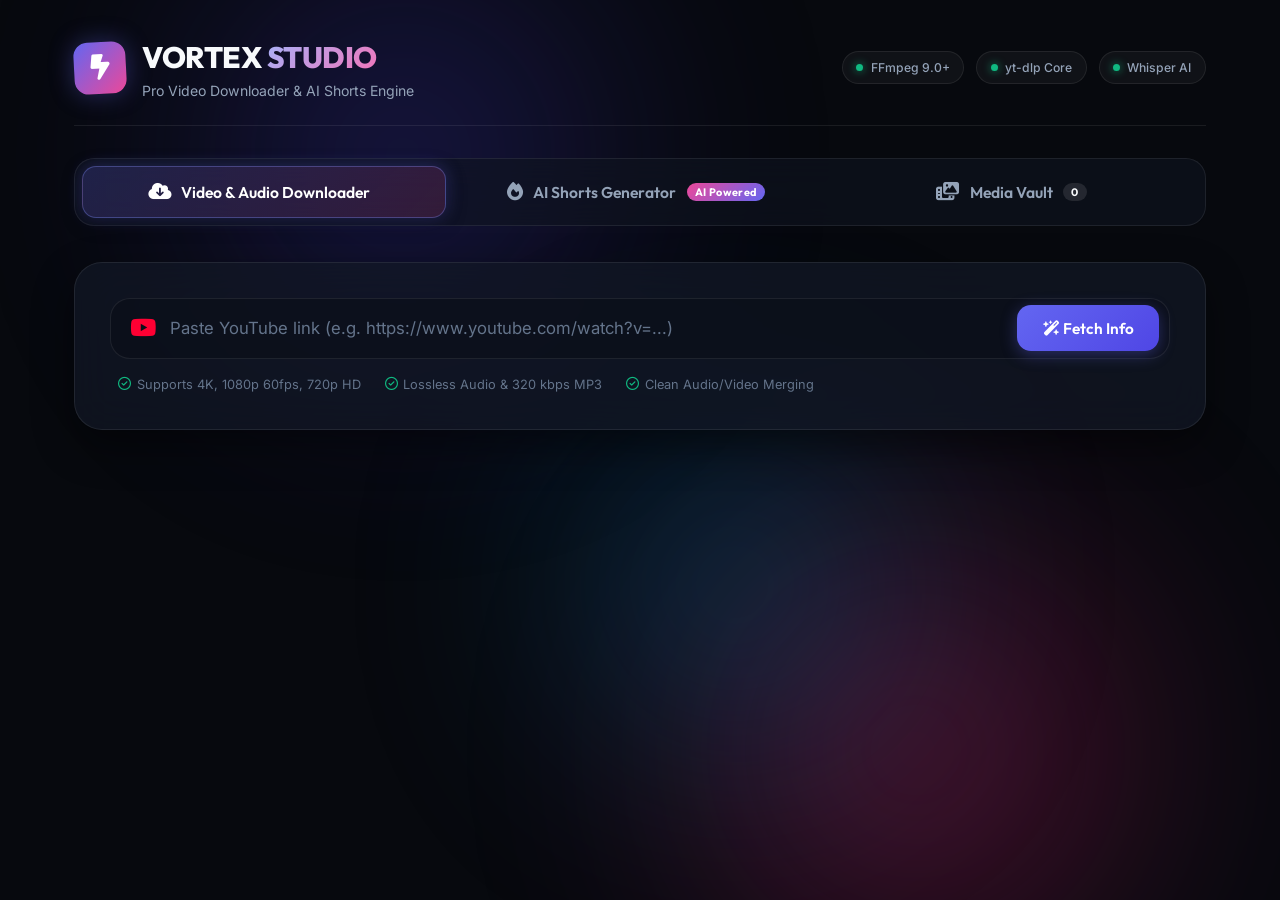
==== public/index.html @ 1319ee52 "fix(vercel): add public directory for edge CDN and safe storage detection" ====
<!DOCTYPE html>
<html lang="en">
<head>
  <meta charset="UTF-8">
  <meta name="viewport" content="width=device-width, initial-scale=1.0">
  <title>Vortex Studio | Ultimate Video, Audio & AI Shorts Downloader</title>
  <meta name="description" content="High-speed YouTube video downloader with custom quality resolutions, audio extraction, and AI-powered viral Shorts generator with animated subtitles.">
  <link rel="preconnect" href="https://fonts.googleapis.com">
  <link rel="preconnect" href="https://fonts.gstatic.com" crossorigin>
  <link href="https://fonts.googleapis.com/css2?family=Inter:wght@300;400;500;600;700&family=Outfit:wght@400;500;600;700;800;900&family=JetBrains+Mono:wght@400;500;600&display=swap" rel="stylesheet">
  <link rel="stylesheet" href="https://cdnjs.cloudflare.com/ajax/libs/font-awesome/6.5.1/css/all.min.css">
  <link rel="stylesheet" href="style.css">
</head>
<body>
  <!-- Ambient Glow Backgrounds -->
  <div class="ambient-glow glow-1"></div>
  <div class="ambient-glow glow-2"></div>
  <div class="ambient-glow glow-3"></div>

  <div class="app-container">
    <!-- Header -->
    <header class="app-header">
      <div class="brand-section">
        <div class="brand-logo">
          <i class="fa-solid fa-bolt-lightning"></i>
        </div>
        <div class="brand-text">
          <h1>VORTEX <span>STUDIO</span></h1>
          <p>Pro Video Downloader & AI Shorts Engine</p>
        </div>
      </div>

      <!-- System Status Pills -->
      <div class="system-status">
        <div class="status-pill"><span class="dot active"></span> FFmpeg 9.0+</div>
        <div class="status-pill"><span class="dot active"></span> yt-dlp Core</div>
        <div class="status-pill"><span class="dot active"></span> Whisper AI</div>
      </div>
    </header>

    <!-- Navigation Tabs -->
    <nav class="tabs-nav" role="tablist">
      <button class="tab-btn active" id="tab-btn-downloader" data-tab="tab-downloader">
        <i class="fa-solid fa-cloud-arrow-down"></i>
        <span>Video & Audio Downloader</span>
        <div class="active-indicator"></div>
      </button>
      <button class="tab-btn" id="tab-btn-shorts" data-tab="tab-shorts">
        <i class="fa-solid fa-fire"></i>
        <span>AI Shorts Generator</span>
        <span class="badge-pill">AI Powered</span>
        <div class="active-indicator"></div>
      </button>
      <button class="tab-btn" id="tab-btn-library" data-tab="tab-library">
        <i class="fa-solid fa-photo-film"></i>
        <span>Media Vault</span>
        <span class="badge-pill count-badge" id="vault-count">0</span>
        <div class="active-indicator"></div>
      </button>
    </nav>

    <!-- TAB 1: VIDEO & AUDIO DOWNLOADER -->
    <main class="tab-content active" id="tab-downloader">
      <!-- Search & Input Card -->
      <section class="glass-card search-card">
        <div class="input-group">
          <span class="input-icon"><i class="fa-brands fa-youtube"></i></span>
          <input type="text" id="video-url-input" placeholder="Paste YouTube link (e.g. https://www.youtube.com/watch?v=...)" autocomplete="off">
          <button class="btn-clear" id="btn-clear-url" title="Clear input"><i class="fa-solid fa-xmark"></i></button>
          <button class="btn-primary" id="btn-inspect-url">
            <span class="btn-text"><i class="fa-solid fa-wand-magic-sparkles"></i> Fetch Info</span>
            <div class="btn-spinner" id="inspect-spinner"></div>
          </button>
        </div>
        <div class="input-hints">
          <span><i class="fa-regular fa-circle-check"></i> Supports 4K, 1080p 60fps, 720p HD</span>
          <span><i class="fa-regular fa-circle-check"></i> Lossless Audio & 320 kbps MP3</span>
          <span><i class="fa-regular fa-circle-check"></i> Clean Audio/Video Merging</span>
        </div>
      </section>

      <!-- Video Details & Quality Selection Card -->
      <section class="glass-card details-card hidden" id="video-details-card">
        <div class="video-preview-header">
          <div class="thumbnail-wrapper">
            <img id="meta-thumb" src="" alt="Thumbnail">
            <span class="duration-badge" id="meta-duration">00:00</span>
          </div>
          <div class="meta-content">
            <h2 id="meta-title">Video Title</h2>
            <div class="meta-tags">
              <span class="meta-pill"><i class="fa-solid fa-user-circle"></i> <span id="meta-uploader">Channel</span></span>
              <span class="meta-pill"><i class="fa-solid fa-eye"></i> <span id="meta-views">0 views</span></span>
            </div>
            <p id="meta-desc" class="meta-description">Description text...</p>
          </div>
        </div>

        <!-- Mode Toggle Switcher -->
        <div class="mode-switcher-container">
          <div class="mode-toggle">
            <button class="mode-btn active" id="mode-video-btn" data-mode="video">
              <i class="fa-solid fa-video"></i> Video Download (With Quality Options)
            </button>
            <button class="mode-btn" id="mode-audio-btn" data-mode="audio">
              <i class="fa-solid fa-music"></i> Audio Only (Lossless / MP3)
            </button>
          </div>
        </div>

        <!-- VIDEO OPTIONS SECTION -->
        <div class="options-panel" id="video-options-panel">
          <div class="panel-section-title">
            <i class="fa-solid fa-sliders"></i> Select Video Quality & Format
          </div>
          <div class="resolutions-grid" id="resolutions-container">
            <!-- Dynamic resolution chips loaded here -->
          </div>

          <div class="format-select-row">
            <label class="control-label"><i class="fa-solid fa-file-video"></i> Container Format:</label>
            <div class="chip-group" id="video-formats">
              <button class="chip active" data-val="mp4">MP4 (Recommended)</button>
              <button class="chip" data-val="mkv">MKV (High Compatibility)</button>
              <button class="chip" data-val="webm">WebM</button>
            </div>
          </div>
        </div>

        <!-- AUDIO OPTIONS SECTION -->
        <div class="options-panel hidden" id="audio-options-panel">
          <div class="panel-section-title">
            <i class="fa-solid fa-headphones-simple"></i> Select Audio Format & Bitrate
          </div>
          <div class="audio-formats-grid">
            <div class="format-select-row">
              <label class="control-label"><i class="fa-solid fa-compact-disc"></i> Audio Format:</label>
              <div class="chip-group" id="audio-formats">
                <button class="chip active" data-val="mp3">MP3</button>
                <button class="chip" data-val="m4a">M4A (Apple AAC)</button>
                <button class="chip" data-val="wav">WAV (Studio Master)</button>
                <button class="chip" data-val="flac">FLAC (Audiophile Lossless)</button>
                <button class="chip" data-val="opus">OPUS (Modern Efficient)</button>
              </div>
            </div>

            <div class="format-select-row" id="audio-bitrate-row">
              <label class="control-label"><i class="fa-solid fa-wave-square"></i> Audio Quality / Bitrate:</label>
              <div class="chip-group" id="audio-bitrates">
                <button class="chip active" data-val="320k">320 kbps (High Quality)</button>
                <button class="chip" data-val="256k">256 kbps (Premium)</button>
                <button class="chip" data-val="192k">192 kbps (Standard)</button>
                <button class="chip" data-val="128k">128 kbps (Lightweight)</button>
              </div>
            </div>
          </div>
        </div>

        <!-- Action Button -->
        <div class="action-footer">
          <button class="btn-download-action" id="btn-start-download">
            <i class="fa-solid fa-cloud-arrow-down"></i>
            <span id="btn-download-label">Download 1080p Video</span>
          </button>
        </div>

        <!-- Download Progress Container -->
        <div class="progress-container hidden" id="download-progress-container">
          <div class="progress-header">
            <div class="progress-status-badge" id="dl-status-badge">
              <span class="pulse-ring"></span>
              <span id="dl-status-text">Downloading...</span>
            </div>
            <div class="progress-metrics">
              <span id="dl-speed">- MB/s</span>
              <span class="sep">•</span>
              <span id="dl-eta">ETA: -</span>
              <span class="sep">•</span>
              <span id="dl-size">0 / 0 MB</span>
            </div>
          </div>
          <div class="progress-track">
            <div class="progress-fill" id="dl-progress-bar" style="width: 0%;">
              <div class="progress-shimmer"></div>
            </div>
          </div>
        </div>

        <!-- Completion & Playback Box -->
        <div class="completion-card hidden" id="download-complete-card">
          <div class="completion-banner">
            <i class="fa-solid fa-circle-check"></i>
            <div>
              <h3>Download Ready!</h3>
              <p id="dl-result-title">Title</p>
            </div>
          </div>
          <div class="player-wrapper" id="dl-player-container">
            <!-- Dynamic video/audio player inserted here -->
          </div>
          <div class="completion-actions">
            <a href="#" class="btn-primary" id="btn-save-file" download>
              <i class="fa-solid fa-download"></i> Save File To Disk
            </a>
            <button class="btn-secondary" id="btn-download-another">
              <i class="fa-solid fa-arrow-rotate-left"></i> Download Another
            </button>
          </div>
        </div>
      </section>
    </main>

    <!-- TAB 2: AI SHORTS GENERATOR -->
    <main class="tab-content" id="tab-shorts">
      <section class="glass-card shorts-config-card">
        <div class="section-badge"><i class="fa-solid fa-wand-magic-sparkles"></i> AI Viral Shorts Creator</div>
        <h2>Turn Long YouTube Videos into <span>Viral 9:16 Shorts</span></h2>
        <p class="subtitle">Whisper transcript extraction + AI viral hook detection + vertical video cropping + animated subtitles + hashtags generation.</p>

        <div class="shorts-input-form">
          <div class="input-group">
            <span class="input-icon"><i class="fa-brands fa-youtube"></i></span>
            <input type="text" id="shorts-url-input" placeholder="Paste YouTube Video URL (e.g. podcast, lecture, documentary, commentary)">
          </div>

          <div class="shorts-params-grid">
            <div class="param-box">
              <label><i class="fa-solid fa-layer-group"></i> Number of Viral Clips:</label>
              <div class="chip-group" id="shorts-num-clips">
                <button class="chip" data-val="1">1 Short</button>
                <button class="chip" data-val="2">2 Shorts</button>
                <button class="chip active" data-val="3">3 Shorts</button>
                <button class="chip" data-val="5">5 Shorts</button>
              </div>
            </div>

            <div class="param-box">
              <label><i class="fa-solid fa-closed-captioning"></i> Caption Style:</label>
              <div class="chip-group" id="shorts-caption-style">
                <button class="chip active" data-val="neon_yellow">
                  <span class="color-dot yellow"></span> Neon Yellow
                </button>
                <button class="chip" data-val="cyber_cyan">
                  <span class="color-dot cyan"></span> Cyber Cyan
                </button>
                <button class="chip" data-val="classic_white">
                  <span class="color-dot white"></span> Crisp White
                </button>
              </div>
            </div>
          </div>

          <div class="action-footer">
            <button class="btn-primary btn-large" id="btn-generate-shorts">
              <i class="fa-solid fa-fire"></i>
              <span>Generate AI Shorts Pack</span>
            </button>
          </div>
        </div>

        <!-- Step-by-Step AI Pipeline Tracker -->
        <div class="pipeline-tracker-card hidden" id="shorts-pipeline-card">
          <div class="pipeline-header">
            <h3><i class="fa-solid fa-microchip"></i> AI Processing Engine</h3>
            <span class="pipeline-pct" id="shorts-percent-text">0%</span>
          </div>

          <div class="pipeline-steps">
            <div class="step-item" id="step-1">
              <div class="step-icon"><i class="fa-solid fa-download"></i></div>
              <div class="step-info">
                <h4>1. Ingestion</h4>
                <p>Download video source</p>
              </div>
              <div class="step-indicator"></div>
            </div>
            <div class="step-item" id="step-2">
              <div class="step-icon"><i class="fa-solid fa-microphone-lines"></i></div>
              <div class="step-info">
                <h4>2. Speech AI</h4>
                <p>Whisper transcription</p>
              </div>
              <div class="step-indicator"></div>
            </div>
            <div class="step-item" id="step-3">
              <div class="step-icon"><i class="fa-solid fa-brain"></i></div>
              <div class="step-info">
                <h4>3. Viral Analysis</h4>
                <p>Hook & moment scoring</p>
              </div>
              <div class="step-indicator"></div>
            </div>
            <div class="step-item" id="step-4">
              <div class="step-icon"><i class="fa-solid fa-crop-simple"></i></div>
              <div class="step-info">
                <h4>4. Video Studio</h4>
                <p>9:16 vertical + captions</p>
              </div>
              <div class="step-indicator"></div>
            </div>
            <div class="step-item" id="step-5">
              <div class="step-icon"><i class="fa-solid fa-tags"></i></div>
              <div class="step-info">
                <h4>5. SEO & Copy</h4>
                <p>Viral titles & hashtags</p>
              </div>
              <div class="step-indicator"></div>
            </div>
            <div class="step-item" id="step-6">
              <div class="step-icon"><i class="fa-solid fa-file-zipper"></i></div>
              <div class="step-info">
                <h4>6. Package</h4>
                <p>ZIP export & packaging</p>
              </div>
              <div class="step-indicator"></div>
            </div>
          </div>

          <div class="pipeline-current-status">
            <span class="spinner-ring"></span>
            <span id="shorts-current-msg">Initializing pipeline...</span>
          </div>
        </div>

        <!-- Generated Shorts Showcase -->
        <div class="shorts-showcase hidden" id="shorts-showcase-card">
          <div class="showcase-header">
            <div>
              <span class="badge-success"><i class="fa-solid fa-check-circle"></i> Complete</span>
              <h2 id="showcase-title">Viral Title</h2>
            </div>
            <a href="#" class="btn-primary" id="btn-download-zip" download>
              <i class="fa-solid fa-file-zipper"></i> Download All (.ZIP)
            </a>
          </div>

          <div class="hashtags-box">
            <span class="tag-label"><i class="fa-solid fa-hashtag"></i> Generated Hashtags:</span>
            <span class="hashtags-text" id="showcase-hashtags">#shorts #viral</span>
            <button class="btn-copy" id="btn-copy-hashtags" title="Copy hashtags">
              <i class="fa-regular fa-copy"></i> Copy
            </button>
          </div>

          <div class="shorts-grid" id="shorts-clips-grid">
            <!-- Dynamic vertical short video cards -->
          </div>
        </div>
      </section>
    </main>

    <!-- TAB 3: MEDIA VAULT & LIBRARY -->
    <main class="tab-content" id="tab-library">
      <section class="glass-card library-card">
        <div class="library-header">
          <div>
            <h2><i class="fa-solid fa-box-archive"></i> Media Vault</h2>
            <p class="subtitle">Access all your downloaded full videos, audio tracks, and AI Shorts packages.</p>
          </div>
          <button class="btn-secondary" id="btn-refresh-vault">
            <i class="fa-solid fa-arrows-rotate"></i> Refresh
          </button>
        </div>

        <div class="vault-sections">
          <div class="vault-block">
            <h3><i class="fa-solid fa-video"></i> Downloaded Media Files</h3>
            <div class="files-list" id="vault-downloads-list">
              <div class="empty-state">No downloads yet. Download some videos or audio to see them here!</div>
            </div>
          </div>

          <div class="vault-block">
            <h3><i class="fa-solid fa-fire"></i> Generated AI Shorts Collections</h3>
            <div class="shorts-packs-list" id="vault-shorts-list">
              <div class="empty-state">No shorts generated yet. Head over to the AI Shorts Generator tab!</div>
            </div>
          </div>
        </div>
      </section>
    </main>
  </div>

  <!-- Notification Toast -->
  <div class="toast hidden" id="app-toast">
    <i class="toast-icon fa-solid fa-info-circle"></i>
    <span class="toast-message" id="toast-text">Notification</span>
  </div>

  <script src="app.js"></script>
</body>
</html>
---- public/style.css ----
/* ==========================================================================
   VORTEX STUDIO - DESIGN SYSTEM & LUXURY AESTHETICS
   ========================================================================== */

:root {
  --bg-main: #07090e;
  --bg-card: rgba(18, 24, 38, 0.72);
  --bg-card-hover: rgba(26, 34, 54, 0.82);
  --bg-glass-input: rgba(12, 16, 26, 0.65);
  --border-glass: rgba(255, 255, 255, 0.08);
  --border-glass-bright: rgba(255, 255, 255, 0.18);
  
  --primary: #6366f1;
  --primary-light: #818cf8;
  --primary-glow: rgba(99, 102, 241, 0.35);
  
  --accent-cyan: #06b6d4;
  --accent-cyan-glow: rgba(6, 182, 212, 0.35);
  
  --accent-pink: #ec4899;
  --accent-pink-glow: rgba(236, 72, 153, 0.35);
  
  --accent-emerald: #10b981;
  --accent-amber: #f59e0b;
  
  --text-main: #f8fafc;
  --text-muted: #94a3b8;
  --text-dim: #64748b;
  
  --radius-sm: 8px;
  --radius-md: 14px;
  --radius-lg: 20px;
  --radius-xl: 28px;
  
  --transition-fast: 0.18s ease;
  --transition-normal: 0.3s cubic-bezier(0.16, 1, 0.3, 1);
}

* {
  box-sizing: border-box;
  margin: 0;
  padding: 0;
}

body {
  font-family: 'Inter', sans-serif;
  background-color: var(--bg-main);
  color: var(--text-main);
  min-height: 100vh;
  overflow-x: hidden;
  position: relative;
  line-height: 1.5;
}

/* -----------------------------------------
   Ambient Background Glows
   ----------------------------------------- */
.ambient-glow {
  position: fixed;
  border-radius: 50%;
  filter: blur(120px);
  pointer-events: none;
  z-index: 0;
  opacity: 0.45;
  animation: floatAmbient 18s ease-in-out infinite alternate;
}

.glow-1 {
  width: 550px;
  height: 550px;
  background: radial-gradient(circle, #4338ca 0%, transparent 70%);
  top: -120px;
  left: 10%;
}

.glow-2 {
  width: 600px;
  height: 600px;
  background: radial-gradient(circle, #db2777 0%, transparent 70%);
  bottom: -150px;
  right: 5%;
  animation-delay: -7s;
}

.glow-3 {
  width: 450px;
  height: 450px;
  background: radial-gradient(circle, #0284c7 0%, transparent 70%);
  top: 40%;
  right: 25%;
  animation-delay: -12s;
}

@keyframes floatAmbient {
  0% { transform: translate(0, 0) scale(1); }
  50% { transform: translate(40px, 30px) scale(1.08); }
  100% { transform: translate(-30px, 50px) scale(0.95); }
}

/* -----------------------------------------
   Container & Layout
   ----------------------------------------- */
.app-container {
  position: relative;
  z-index: 1;
  max-width: 1180px;
  margin: 0 auto;
  padding: 2.2rem 1.5rem 4rem;
}

/* -----------------------------------------
   Header & System Status
   ----------------------------------------- */
.app-header {
  display: flex;
  justify-content: space-between;
  align-items: center;
  margin-bottom: 2rem;
  padding-bottom: 1.5rem;
  border-bottom: 1px solid var(--border-glass);
}

.brand-section {
  display: flex;
  align-items: center;
  gap: 1rem;
}

.brand-logo {
  width: 52px;
  height: 52px;
  background: linear-gradient(135deg, var(--primary), var(--accent-pink));
  border-radius: var(--radius-md);
  display: flex;
  align-items: center;
  justify-content: center;
  font-size: 1.6rem;
  color: #fff;
  box-shadow: 0 0 24px var(--primary-glow);
  transform: rotate(-3deg);
  transition: transform var(--transition-normal);
}

.brand-logo:hover {
  transform: rotate(0deg) scale(1.05);
}

.brand-text h1 {
  font-family: 'Outfit', sans-serif;
  font-size: 1.85rem;
  font-weight: 800;
  letter-spacing: -0.5px;
  display: flex;
  align-items: center;
  gap: 0.35rem;
}

.brand-text h1 span {
  background: linear-gradient(135deg, #a5b4fc, #f472b6);
  -webkit-background-clip: text;
  -webkit-text-fill-color: transparent;
}

.brand-text p {
  font-size: 0.88rem;
  color: var(--text-muted);
}

.system-status {
  display: flex;
  gap: 0.75rem;
}

.status-pill {
  display: inline-flex;
  align-items: center;
  gap: 0.45rem;
  padding: 0.4rem 0.85rem;
  border-radius: 999px;
  background: rgba(255, 255, 255, 0.04);
  border: 1px solid var(--border-glass);
  font-size: 0.76rem;
  font-weight: 500;
  color: var(--text-muted);
}

.dot {
  width: 7px;
  height: 7px;
  border-radius: 50%;
  background-color: var(--text-dim);
}

.dot.active {
  background-color: var(--accent-emerald);
  box-shadow: 0 0 8px rgba(16, 185, 129, 0.8);
}

/* -----------------------------------------
   Tab Navigation
   ----------------------------------------- */
.tabs-nav {
  display: flex;
  gap: 0.85rem;
  margin-bottom: 2.2rem;
  background: rgba(15, 20, 32, 0.6);
  backdrop-filter: blur(16px);
  padding: 0.45rem;
  border-radius: var(--radius-lg);
  border: 1px solid var(--border-glass);
}

.tab-btn {
  flex: 1;
  display: flex;
  align-items: center;
  justify-content: center;
  gap: 0.65rem;
  padding: 0.95rem 1.4rem;
  background: transparent;
  border: none;
  border-radius: var(--radius-md);
  color: var(--text-muted);
  font-family: 'Outfit', sans-serif;
  font-size: 0.98rem;
  font-weight: 600;
  cursor: pointer;
  position: relative;
  transition: all var(--transition-normal);
}

.tab-btn:hover {
  color: var(--text-main);
  background: rgba(255, 255, 255, 0.04);
}

.tab-btn.active {
  color: #fff;
  background: linear-gradient(135deg, rgba(99, 102, 241, 0.22), rgba(236, 72, 153, 0.16));
  border: 1px solid rgba(129, 140, 248, 0.35);
  box-shadow: 0 4px 20px rgba(0, 0, 0, 0.35), 0 0 16px var(--primary-glow);
}

.tab-btn i {
  font-size: 1.15rem;
}

.badge-pill {
  font-size: 0.68rem;
  padding: 0.15rem 0.5rem;
  border-radius: 999px;
  background: linear-gradient(135deg, var(--accent-pink), var(--primary));
  color: #fff;
  font-weight: 700;
  letter-spacing: 0.4px;
}

.count-badge {
  background: rgba(255, 255, 255, 0.1);
  color: var(--text-main);
}

/* -----------------------------------------
   Tab Content Containers
   ----------------------------------------- */
.tab-content {
  display: none;
  animation: fadeIn 0.35s cubic-bezier(0.16, 1, 0.3, 1);
}

.tab-content.active {
  display: block;
}

@keyframes fadeIn {
  from { opacity: 0; transform: translateY(8px); }
  to { opacity: 1; transform: translateY(0); }
}

/* -----------------------------------------
   Glass Cards & Form Elements
   ----------------------------------------- */
.glass-card {
  background: var(--bg-card);
  backdrop-filter: blur(20px);
  -webkit-backdrop-filter: blur(20px);
  border: 1px solid var(--border-glass);
  border-radius: var(--radius-xl);
  padding: 2.2rem;
  box-shadow: 0 16px 40px rgba(0, 0, 0, 0.45);
  margin-bottom: 2rem;
  transition: border-color var(--transition-normal);
}

.glass-card:hover {
  border-color: var(--border-glass-bright);
}

.input-group {
  display: flex;
  align-items: center;
  background: var(--bg-glass-input);
  border: 1.5px solid var(--border-glass);
  border-radius: var(--radius-lg);
  padding: 0.4rem 0.6rem 0.4rem 1.2rem;
  transition: all var(--transition-normal);
}

.input-group:focus-within {
  border-color: var(--primary-light);
  box-shadow: 0 0 24px var(--primary-glow);
}

.input-icon {
  font-size: 1.45rem;
  color: #ff0033;
  margin-right: 0.85rem;
}

.input-group input {
  flex: 1;
  background: transparent;
  border: none;
  outline: none;
  font-size: 1.05rem;
  color: #fff;
  font-family: 'Inter', sans-serif;
}

.input-group input::placeholder {
  color: var(--text-dim);
}

.btn-clear {
  background: transparent;
  border: none;
  color: var(--text-dim);
  font-size: 1rem;
  padding: 0.5rem;
  cursor: pointer;
  border-radius: 50%;
  display: none;
}

.btn-clear.show {
  display: block;
}

.btn-clear:hover {
  color: var(--text-main);
}

.btn-primary {
  display: inline-flex;
  align-items: center;
  justify-content: center;
  gap: 0.6rem;
  background: linear-gradient(135deg, var(--primary), #4f46e5);
  color: #fff;
  border: none;
  border-radius: var(--radius-md);
  padding: 0.85rem 1.6rem;
  font-family: 'Outfit', sans-serif;
  font-size: 0.96rem;
  font-weight: 600;
  cursor: pointer;
  box-shadow: 0 4px 16px var(--primary-glow);
  transition: all var(--transition-normal);
  text-decoration: none;
}

.btn-primary:hover {
  transform: translateY(-2px);
  box-shadow: 0 8px 24px var(--primary-glow);
  background: linear-gradient(135deg, #7073f4, #4338ca);
}

.btn-primary:active {
  transform: translateY(0);
}

.btn-secondary {
  display: inline-flex;
  align-items: center;
  gap: 0.5rem;
  background: rgba(255, 255, 255, 0.06);
  border: 1px solid var(--border-glass);
  color: var(--text-main);
  border-radius: var(--radius-md);
  padding: 0.75rem 1.3rem;
  font-family: 'Outfit', sans-serif;
  font-size: 0.92rem;
  font-weight: 600;
  cursor: pointer;
  transition: all var(--transition-fast);
}

.btn-secondary:hover {
  background: rgba(255, 255, 255, 0.12);
  border-color: var(--border-glass-bright);
}

.btn-spinner {
  display: none;
  width: 18px;
  height: 18px;
  border: 2px solid rgba(255, 255, 255, 0.3);
  border-top-color: #fff;
  border-radius: 50%;
  animation: spin 0.7s linear infinite;
}

.btn-primary.loading .btn-text {
  display: none;
}

.btn-primary.loading .btn-spinner {
  display: block;
}

@keyframes spin {
  to { transform: rotate(360deg); }
}

.input-hints {
  display: flex;
  flex-wrap: wrap;
  gap: 1.5rem;
  margin-top: 1rem;
  padding-left: 0.5rem;
  font-size: 0.8rem;
  color: var(--text-dim);
}

.input-hints span {
  display: flex;
  align-items: center;
  gap: 0.35rem;
}

.input-hints i {
  color: var(--accent-emerald);
}

/* -----------------------------------------
   Video Details & Inspection Card
   ----------------------------------------- */
.video-preview-header {
  display: flex;
  gap: 1.8rem;
  margin-bottom: 2rem;
}

.thumbnail-wrapper {
  position: relative;
  width: 320px;
  min-width: 320px;
  height: 180px;
  border-radius: var(--radius-md);
  overflow: hidden;
  box-shadow: 0 10px 25px rgba(0, 0, 0, 0.5);
  background: #000;
}

.thumbnail-wrapper img {
  width: 100%;
  height: 100%;
  object-fit: cover;
  transition: transform 0.5s ease;
}

.thumbnail-wrapper:hover img {
  transform: scale(1.04);
}

.duration-badge {
  position: absolute;
  bottom: 10px;
  right: 10px;
  background: rgba(0, 0, 0, 0.85);
  backdrop-filter: blur(6px);
  color: #fff;
  font-family: 'JetBrains Mono', monospace;
  font-size: 0.78rem;
  font-weight: 600;
  padding: 0.2rem 0.55rem;
  border-radius: 6px;
  border: 1px solid rgba(255, 255, 255, 0.15);
}

.meta-content {
  flex: 1;
}

.meta-content h2 {
  font-family: 'Outfit', sans-serif;
  font-size: 1.45rem;
  font-weight: 700;
  margin-bottom: 0.75rem;
  line-height: 1.35;
}

.meta-tags {
  display: flex;
  gap: 0.75rem;
  margin-bottom: 0.85rem;
}

.meta-pill {
  display: inline-flex;
  align-items: center;
  gap: 0.4rem;
  padding: 0.25rem 0.7rem;
  border-radius: 8px;
  background: rgba(255, 255, 255, 0.05);
  font-size: 0.8rem;
  color: var(--text-muted);
}

.meta-description {
  font-size: 0.88rem;
  color: var(--text-dim);
  line-height: 1.5;
}

/* -----------------------------------------
   Mode Toggle Switcher (Video vs Audio)
   ----------------------------------------- */
.mode-switcher-container {
  margin-bottom: 2rem;
  padding-bottom: 1.5rem;
  border-bottom: 1px solid var(--border-glass);
}

.mode-toggle {
  display: flex;
  background: rgba(12, 16, 26, 0.8);
  padding: 0.4rem;
  border-radius: var(--radius-lg);
  border: 1px solid var(--border-glass);
}

.mode-btn {
  flex: 1;
  display: flex;
  align-items: center;
  justify-content: center;
  gap: 0.65rem;
  padding: 0.95rem;
  background: transparent;
  border: none;
  border-radius: var(--radius-md);
  color: var(--text-muted);
  font-family: 'Outfit', sans-serif;
  font-size: 1.02rem;
  font-weight: 600;
  cursor: pointer;
  transition: all var(--transition-normal);
}

.mode-btn:hover {
  color: #fff;
}

.mode-btn.active {
  background: linear-gradient(135deg, var(--primary), #4338ca);
  color: #fff;
  box-shadow: 0 4px 18px var(--primary-glow);
}

/* -----------------------------------------
   Options Panels & Quality Chips
   ----------------------------------------- */
.panel-section-title {
  font-family: 'Outfit', sans-serif;
  font-size: 1.1rem;
  font-weight: 700;
  margin-bottom: 1.2rem;
  display: flex;
  align-items: center;
  gap: 0.55rem;
  color: var(--text-main);
}

.resolutions-grid {
  display: grid;
  grid-template-columns: repeat(auto-fill, minmax(210px, 1fr));
  gap: 1rem;
  margin-bottom: 1.8rem;
}

.res-card {
  background: rgba(255, 255, 255, 0.03);
  border: 1.5px solid var(--border-glass);
  border-radius: var(--radius-md);
  padding: 1.1rem;
  cursor: pointer;
  transition: all var(--transition-normal);
  position: relative;
  overflow: hidden;
}

.res-card:hover {
  border-color: rgba(255, 255, 255, 0.25);
  background: rgba(255, 255, 255, 0.06);
  transform: translateY(-2px);
}

.res-card.active {
  border-color: var(--primary);
  background: linear-gradient(135deg, rgba(99, 102, 241, 0.2), rgba(129, 140, 248, 0.08));
  box-shadow: 0 0 20px var(--primary-glow);
}

.res-badge {
  font-family: 'JetBrains Mono', monospace;
  font-size: 0.7rem;
  font-weight: 700;
  padding: 0.2rem 0.5rem;
  border-radius: 6px;
  background: rgba(255, 255, 255, 0.08);
  color: var(--text-muted);
  display: inline-block;
  margin-bottom: 0.5rem;
}

.res-card.active .res-badge {
  background: var(--primary);
  color: #fff;
}

.res-label {
  font-family: 'Outfit', sans-serif;
  font-size: 1.4rem;
  font-weight: 800;
  margin-bottom: 0.25rem;
}

.res-specs {
  display: flex;
  justify-content: space-between;
  font-size: 0.8rem;
  color: var(--text-dim);
}

.format-select-row {
  margin-bottom: 1.5rem;
}

.control-label {
  display: block;
  font-size: 0.88rem;
  font-weight: 600;
  color: var(--text-muted);
  margin-bottom: 0.75rem;
}

.chip-group {
  display: flex;
  flex-wrap: wrap;
  gap: 0.65rem;
}

.chip {
  padding: 0.6rem 1.15rem;
  border-radius: var(--radius-sm);
  background: rgba(255, 255, 255, 0.04);
  border: 1px solid var(--border-glass);
  color: var(--text-muted);
  font-family: 'Inter', sans-serif;
  font-size: 0.88rem;
  font-weight: 500;
  cursor: pointer;
  display: inline-flex;
  align-items: center;
  gap: 0.45rem;
  transition: all var(--transition-fast);
}

.chip:hover {
  border-color: var(--border-glass-bright);
  color: var(--text-main);
}

.chip.active {
  background: linear-gradient(135deg, var(--accent-cyan), #0284c7);
  color: #fff;
  border-color: var(--accent-cyan);
  box-shadow: 0 0 14px var(--accent-cyan-glow);
  font-weight: 600;
}

.color-dot {
  width: 9px;
  height: 9px;
  border-radius: 50%;
}

.color-dot.yellow { background-color: #ffd700; box-shadow: 0 0 6px #ffd700; }
.color-dot.cyan { background-color: #00f2ff; box-shadow: 0 0 6px #00f2ff; }
.color-dot.white { background-color: #ffffff; box-shadow: 0 0 6px #ffffff; }

/* -----------------------------------------
   Action Button & Download Bar
   ----------------------------------------- */
.action-footer {
  margin-top: 2rem;
  display: flex;
  justify-content: flex-end;
}

.btn-download-action {
  width: 100%;
  display: flex;
  align-items: center;
  justify-content: center;
  gap: 0.75rem;
  background: linear-gradient(135deg, var(--primary), var(--accent-pink));
  color: #fff;
  border: none;
  border-radius: var(--radius-md);
  padding: 1.15rem;
  font-family: 'Outfit', sans-serif;
  font-size: 1.15rem;
  font-weight: 700;
  cursor: pointer;
  box-shadow: 0 8px 30px var(--primary-glow);
  transition: all var(--transition-normal);
}

.btn-download-action:hover {
  transform: translateY(-2px);
  box-shadow: 0 12px 36px rgba(236, 72, 153, 0.45);
}

.btn-large {
  font-size: 1.1rem;
  padding: 1rem 2.2rem;
}

/* -----------------------------------------
   Live Progress Bar
   ----------------------------------------- */
.progress-container {
  margin-top: 2rem;
  background: rgba(12, 16, 26, 0.9);
  border: 1px solid var(--border-glass-bright);
  border-radius: var(--radius-lg);
  padding: 1.4rem;
  box-shadow: 0 10px 30px rgba(0, 0, 0, 0.4);
}

.progress-header {
  display: flex;
  justify-content: space-between;
  align-items: center;
  margin-bottom: 0.9rem;
}

.progress-status-badge {
  display: flex;
  align-items: center;
  gap: 0.6rem;
  font-family: 'Outfit', sans-serif;
  font-weight: 600;
  font-size: 0.95rem;
  color: var(--text-main);
}

.pulse-ring {
  width: 10px;
  height: 10px;
  border-radius: 50%;
  background: var(--accent-cyan);
  box-shadow: 0 0 10px var(--accent-cyan);
  animation: pulse 1.2s infinite;
}

@keyframes pulse {
  0% { transform: scale(0.9); opacity: 1; }
  50% { transform: scale(1.3); opacity: 0.5; }
  100% { transform: scale(0.9); opacity: 1; }
}

.progress-metrics {
  font-family: 'JetBrains Mono', monospace;
  font-size: 0.82rem;
  color: var(--text-muted);
  display: flex;
  gap: 0.5rem;
}

.sep {
  color: var(--text-dim);
}

.progress-track {
  width: 100%;
  height: 12px;
  background: rgba(255, 255, 255, 0.08);
  border-radius: 999px;
  overflow: hidden;
  position: relative;
}

.progress-fill {
  height: 100%;
  background: linear-gradient(90deg, var(--primary), var(--accent-cyan), var(--accent-pink));
  border-radius: 999px;
  transition: width 0.3s ease;
  position: relative;
}

.progress-shimmer {
  position: absolute;
  top: 0;
  left: 0;
  right: 0;
  bottom: 0;
  background: linear-gradient(90deg, transparent, rgba(255, 255, 255, 0.4), transparent);
  animation: shimmer 1.5s infinite;
}

@keyframes shimmer {
  0% { transform: translateX(-100%); }
  100% { transform: translateX(100%); }
}

/* -----------------------------------------
   Completion & In-Browser Player Box
   ----------------------------------------- */
.completion-card {
  margin-top: 2rem;
  background: rgba(16, 22, 36, 0.95);
  border: 1.5px solid rgba(16, 185, 129, 0.4);
  border-radius: var(--radius-lg);
  padding: 1.8rem;
  box-shadow: 0 10px 30px rgba(16, 185, 129, 0.15);
}

.completion-banner {
  display: flex;
  align-items: center;
  gap: 1rem;
  margin-bottom: 1.4rem;
}

.completion-banner i {
  font-size: 2.2rem;
  color: var(--accent-emerald);
}

.completion-banner h3 {
  font-family: 'Outfit', sans-serif;
  font-size: 1.3rem;
  font-weight: 700;
}

.completion-banner p {
  color: var(--text-muted);
  font-size: 0.9rem;
}

.player-wrapper {
  margin-bottom: 1.5rem;
  border-radius: var(--radius-md);
  overflow: hidden;
  background: #000;
  border: 1px solid var(--border-glass);
}

.player-wrapper video,
.player-wrapper audio {
  width: 100%;
  display: block;
}

.completion-actions {
  display: flex;
  gap: 1rem;
}

/* -----------------------------------------
   AI Shorts Generator Tab
   ----------------------------------------- */
.section-badge {
  display: inline-flex;
  align-items: center;
  gap: 0.45rem;
  padding: 0.35rem 0.85rem;
  border-radius: 999px;
  background: linear-gradient(135deg, rgba(236, 72, 153, 0.2), rgba(99, 102, 241, 0.2));
  border: 1px solid rgba(236, 72, 153, 0.4);
  color: #f472b6;
  font-family: 'Outfit', sans-serif;
  font-size: 0.82rem;
  font-weight: 700;
  margin-bottom: 1rem;
}

.shorts-config-card h2 {
  font-family: 'Outfit', sans-serif;
  font-size: 2rem;
  font-weight: 800;
  margin-bottom: 0.5rem;
  line-height: 1.25;
}

.shorts-config-card h2 span {
  background: linear-gradient(135deg, var(--accent-pink), #f59e0b);
  -webkit-background-clip: text;
  -webkit-text-fill-color: transparent;
}

.subtitle {
  color: var(--text-muted);
  font-size: 0.95rem;
  margin-bottom: 2rem;
}

.shorts-params-grid {
  display: grid;
  grid-template-columns: 1fr 1fr;
  gap: 1.5rem;
  margin-top: 1.5rem;
}

.param-box {
  background: rgba(255, 255, 255, 0.03);
  border: 1px solid var(--border-glass);
  border-radius: var(--radius-md);
  padding: 1.2rem;
}

.param-box label {
  display: block;
  font-size: 0.88rem;
  font-weight: 600;
  color: var(--text-muted);
  margin-bottom: 0.8rem;
}

/* Pipeline Steps Tracker */
.pipeline-tracker-card {
  margin-top: 2.2rem;
  background: rgba(12, 16, 26, 0.85);
  border: 1px solid var(--border-glass-bright);
  border-radius: var(--radius-xl);
  padding: 1.8rem;
}

.pipeline-header {
  display: flex;
  justify-content: space-between;
  align-items: center;
  margin-bottom: 1.5rem;
}

.pipeline-header h3 {
  font-family: 'Outfit', sans-serif;
  font-size: 1.2rem;
  font-weight: 700;
  display: flex;
  align-items: center;
  gap: 0.5rem;
}

.pipeline-pct {
  font-family: 'JetBrains Mono', monospace;
  font-size: 1.2rem;
  font-weight: 700;
  color: var(--accent-pink);
}

.pipeline-steps {
  display: grid;
  grid-template-columns: repeat(6, 1fr);
  gap: 0.8rem;
  margin-bottom: 1.5rem;
}

.step-item {
  background: rgba(255, 255, 255, 0.03);
  border: 1px solid var(--border-glass);
  border-radius: var(--radius-md);
  padding: 0.9rem;
  text-align: center;
  position: relative;
  transition: all var(--transition-normal);
}

.step-item.active {
  border-color: var(--accent-pink);
  background: rgba(236, 72, 153, 0.12);
  box-shadow: 0 0 16px var(--accent-pink-glow);
}

.step-item.completed {
  border-color: var(--accent-emerald);
  background: rgba(16, 185, 129, 0.1);
}

.step-icon {
  font-size: 1.3rem;
  margin-bottom: 0.45rem;
  color: var(--text-dim);
}

.step-item.active .step-icon {
  color: var(--accent-pink);
}

.step-item.completed .step-icon {
  color: var(--accent-emerald);
}

.step-info h4 {
  font-family: 'Outfit', sans-serif;
  font-size: 0.82rem;
  font-weight: 700;
  margin-bottom: 0.2rem;
}

.step-info p {
  font-size: 0.7rem;
  color: var(--text-dim);
}

.pipeline-current-status {
  display: flex;
  align-items: center;
  gap: 0.8rem;
  padding: 0.85rem 1.2rem;
  border-radius: var(--radius-md);
  background: rgba(255, 255, 255, 0.04);
  font-size: 0.9rem;
  color: var(--text-main);
}

.spinner-ring {
  width: 16px;
  height: 16px;
  border: 2px solid rgba(255, 255, 255, 0.2);
  border-top-color: var(--accent-pink);
  border-radius: 50%;
  animation: spin 0.8s linear infinite;
}

/* -----------------------------------------
   Shorts Showcase Grid
   ----------------------------------------- */
.shorts-showcase {
  margin-top: 2.5rem;
}

.showcase-header {
  display: flex;
  justify-content: space-between;
  align-items: center;
  margin-bottom: 1.2rem;
}

.badge-success {
  display: inline-flex;
  align-items: center;
  gap: 0.35rem;
  font-size: 0.78rem;
  font-weight: 700;
  color: var(--accent-emerald);
  background: rgba(16, 185, 129, 0.15);
  padding: 0.2rem 0.6rem;
  border-radius: 999px;
  margin-bottom: 0.4rem;
}

.hashtags-box {
  background: rgba(255, 255, 255, 0.03);
  border: 1px solid var(--border-glass);
  border-radius: var(--radius-md);
  padding: 0.9rem 1.2rem;
  display: flex;
  align-items: center;
  gap: 0.8rem;
  margin-bottom: 2rem;
}

.tag-label {
  font-size: 0.82rem;
  font-weight: 600;
  color: var(--text-dim);
}

.hashtags-text {
  flex: 1;
  font-family: 'JetBrains Mono', monospace;
  font-size: 0.86rem;
  color: var(--accent-cyan);
}

.btn-copy {
  background: rgba(255, 255, 255, 0.08);
  border: 1px solid var(--border-glass);
  color: var(--text-main);
  padding: 0.4rem 0.8rem;
  border-radius: 6px;
  font-size: 0.8rem;
  cursor: pointer;
  display: flex;
  align-items: center;
  gap: 0.35rem;
  transition: all var(--transition-fast);
}

.btn-copy:hover {
  background: rgba(255, 255, 255, 0.18);
}

.shorts-grid {
  display: grid;
  grid-template-columns: repeat(auto-fill, minmax(240px, 1fr));
  gap: 1.5rem;
}

.short-card {
  background: rgba(15, 20, 32, 0.85);
  border: 1px solid var(--border-glass);
  border-radius: var(--radius-lg);
  overflow: hidden;
  box-shadow: 0 12px 30px rgba(0, 0, 0, 0.5);
  transition: all var(--transition-normal);
  display: flex;
  flex-direction: column;
}

.short-card:hover {
  transform: translateY(-5px);
  border-color: rgba(236, 72, 153, 0.4);
  box-shadow: 0 18px 40px rgba(236, 72, 153, 0.2);
}

.short-video-wrapper {
  position: relative;
  width: 100%;
  aspect-ratio: 9 / 16;
  background: #000;
}

.short-video-wrapper video {
  width: 100%;
  height: 100%;
  object-fit: cover;
}

.short-score-pill {
  position: absolute;
  top: 12px;
  left: 12px;
  background: rgba(0, 0, 0, 0.8);
  backdrop-filter: blur(8px);
  border: 1px solid rgba(255, 255, 255, 0.2);
  color: #ffd700;
  font-family: 'JetBrains Mono', monospace;
  font-size: 0.78rem;
  font-weight: 700;
  padding: 0.25rem 0.55rem;
  border-radius: 6px;
  z-index: 2;
}

.short-info {
  padding: 1rem;
  flex: 1;
  display: flex;
  flex-direction: column;
  justify-content: space-between;
}

.short-title {
  font-family: 'Outfit', sans-serif;
  font-size: 0.95rem;
  font-weight: 700;
  margin-bottom: 0.4rem;
}

.short-meta-row {
  display: flex;
  justify-content: space-between;
  font-size: 0.78rem;
  color: var(--text-dim);
  margin-bottom: 0.8rem;
}

.btn-short-download {
  width: 100%;
  padding: 0.65rem;
  border-radius: var(--radius-sm);
  background: linear-gradient(135deg, var(--primary), var(--accent-pink));
  color: #fff;
  border: none;
  font-family: 'Outfit', sans-serif;
  font-size: 0.88rem;
  font-weight: 600;
  cursor: pointer;
  display: flex;
  align-items: center;
  justify-content: center;
  gap: 0.4rem;
  text-decoration: none;
  transition: all var(--transition-fast);
}

.btn-short-download:hover {
  opacity: 0.92;
  transform: translateY(-1px);
}

/* -----------------------------------------
   Media Vault Tab
   ----------------------------------------- */
.library-header {
  display: flex;
  justify-content: space-between;
  align-items: center;
  margin-bottom: 2rem;
  padding-bottom: 1.2rem;
  border-bottom: 1px solid var(--border-glass);
}

.vault-sections {
  display: grid;
  grid-template-columns: 1fr 1fr;
  gap: 2rem;
}

.vault-block h3 {
  font-family: 'Outfit', sans-serif;
  font-size: 1.15rem;
  font-weight: 700;
  margin-bottom: 1rem;
  display: flex;
  align-items: center;
  gap: 0.5rem;
}

.files-list, .shorts-packs-list {
  display: flex;
  flex-direction: column;
  gap: 0.75rem;
}

.file-row {
  background: rgba(255, 255, 255, 0.03);
  border: 1px solid var(--border-glass);
  border-radius: var(--radius-md);
  padding: 0.85rem 1.1rem;
  display: flex;
  align-items: center;
  justify-content: space-between;
  transition: all var(--transition-fast);
}

.file-row:hover {
  background: rgba(255, 255, 255, 0.06);
  border-color: var(--border-glass-bright);
}

.file-info {
  display: flex;
  align-items: center;
  gap: 0.75rem;
  overflow: hidden;
}

.file-icon {
  font-size: 1.3rem;
  color: var(--accent-cyan);
}

.file-name {
  font-size: 0.88rem;
  font-weight: 500;
  white-space: nowrap;
  overflow: hidden;
  text-overflow: ellipsis;
  max-width: 250px;
}

.file-size {
  font-size: 0.75rem;
  color: var(--text-dim);
}

.file-actions {
  display: flex;
  gap: 0.5rem;
}

.btn-icon {
  background: rgba(255, 255, 255, 0.08);
  border: none;
  color: var(--text-main);
  width: 32px;
  height: 32px;
  border-radius: 6px;
  cursor: pointer;
  display: flex;
  align-items: center;
  justify-content: center;
  transition: all var(--transition-fast);
  text-decoration: none;
}

.btn-icon:hover {
  background: var(--primary);
  color: #fff;
}

.empty-state {
  padding: 2.5rem;
  text-align: center;
  color: var(--text-dim);
  font-size: 0.88rem;
  background: rgba(255, 255, 255, 0.02);
  border-radius: var(--radius-md);
  border: 1px dashed var(--border-glass);
}

/* -----------------------------------------
   Toast Notifications
   ----------------------------------------- */
.toast {
  position: fixed;
  bottom: 24px;
  right: 24px;
  background: rgba(20, 26, 42, 0.95);
  backdrop-filter: blur(12px);
  border: 1px solid var(--border-glass-bright);
  padding: 0.9rem 1.4rem;
  border-radius: var(--radius-md);
  display: flex;
  align-items: center;
  gap: 0.75rem;
  box-shadow: 0 12px 32px rgba(0, 0, 0, 0.6);
  z-index: 9999;
  transform: translateY(0);
  transition: all 0.3s ease;
}

.toast.hidden {
  transform: translateY(40px);
  opacity: 0;
  pointer-events: none;
}

.toast-icon {
  color: var(--accent-cyan);
  font-size: 1.15rem;
}

.hidden {
  display: none !important;
}

/* -----------------------------------------
   Responsive Layout
   ----------------------------------------- */
@media (max-width: 900px) {
  .video-preview-header {
    flex-direction: column;
  }
  .thumbnail-wrapper {
    width: 100%;
    min-width: 100%;
    height: 220px;
  }
  .shorts-params-grid {
    grid-template-columns: 1fr;
  }
  .pipeline-steps {
    grid-template-columns: repeat(3, 1fr);
  }
  .vault-sections {
    grid-template-columns: 1fr;
  }
}
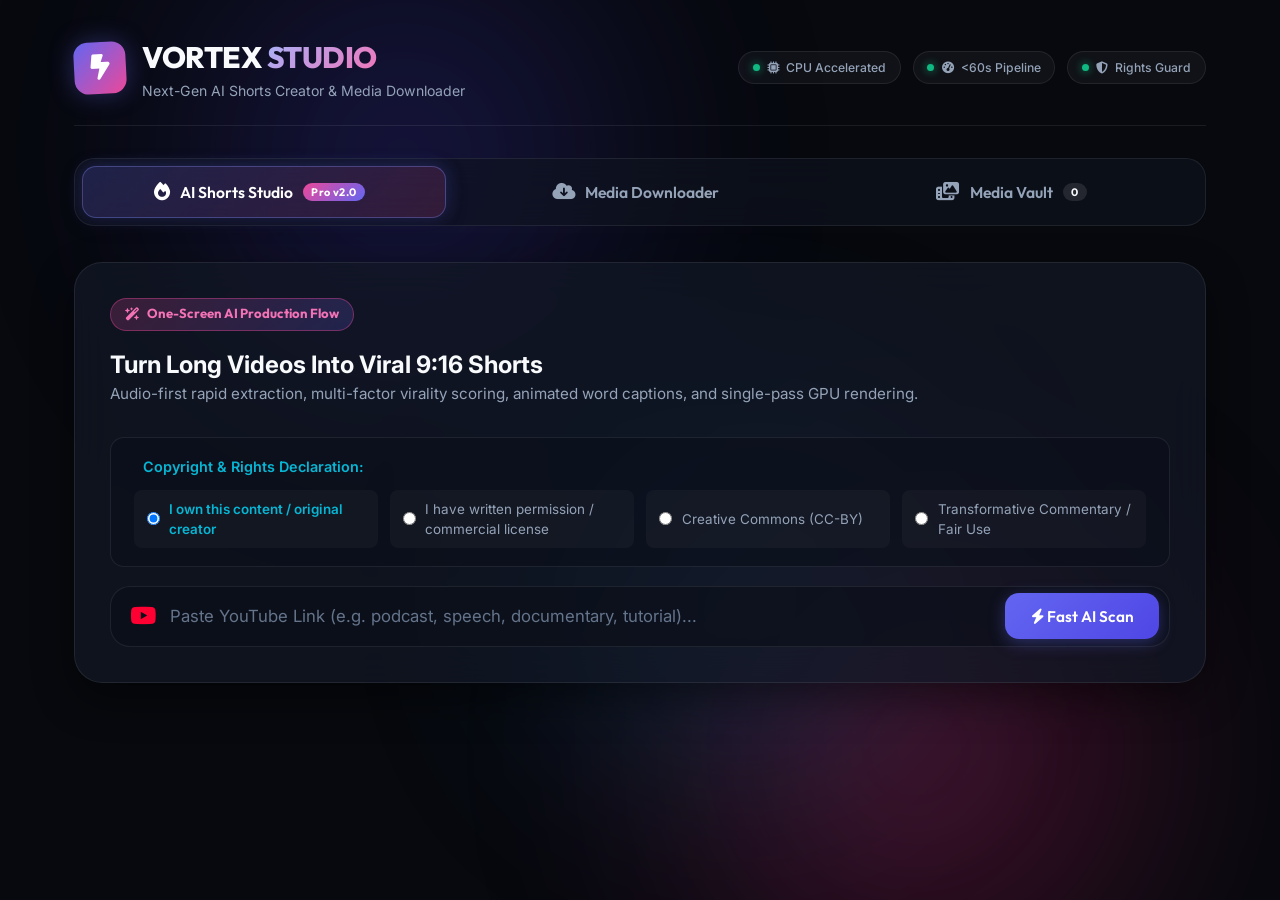
==== commit 809fc6b5: "feat: upgrade to production AI Shorts Studio across 7 pillars (speed, clip scoring, ASS karaoke, rig" ====
--- a/public/index.html
+++ b/public/index.html
@@ -3,8 +3,8 @@
 <head>
   <meta charset="UTF-8">
   <meta name="viewport" content="width=device-width, initial-scale=1.0">
-  <title>Vortex Studio | Ultimate Video, Audio & AI Shorts Downloader</title>
-  <meta name="description" content="High-speed YouTube video downloader with custom quality resolutions, audio extraction, and AI-powered viral Shorts generator with animated subtitles.">
+  <title>Vortex Studio | Pro AI Shorts Creator & High-Speed Downloader</title>
+  <meta name="description" content="Turn YouTube videos into viral 9:16 YouTube Shorts in under 60 seconds with hardware-accelerated rendering, animated captions, and AI hook scoring.">
   <link rel="preconnect" href="https://fonts.googleapis.com">
   <link rel="preconnect" href="https://fonts.gstatic.com" crossorigin>
   <link href="https://fonts.googleapis.com/css2?family=Inter:wght@300;400;500;600;700&family=Outfit:wght@400;500;600;700;800;900&family=JetBrains+Mono:wght@400;500;600&display=swap" rel="stylesheet">
@@ -26,29 +26,29 @@
         </div>
         <div class="brand-text">
           <h1>VORTEX <span>STUDIO</span></h1>
-          <p>Pro Video Downloader & AI Shorts Engine</p>
+          <p>Next-Gen AI Shorts Creator & Media Downloader</p>
         </div>
       </div>
 
-      <!-- System Status Pills -->
-      <div class="system-status">
-        <div class="status-pill"><span class="dot active"></span> FFmpeg 9.0+</div>
-        <div class="status-pill"><span class="dot active"></span> yt-dlp Core</div>
-        <div class="status-pill"><span class="dot active"></span> Whisper AI</div>
+      <!-- System Status & Hardware Acceleration -->
+      <div class="system-status" id="system-status-pills">
+        <div class="status-pill" id="hw-pill"><span class="dot active"></span> <i class="fa-solid fa-microchip"></i> <span id="hw-name">Hardware Accel Active</span></div>
+        <div class="status-pill"><span class="dot active"></span> <i class="fa-solid fa-gauge-high"></i> <span id="pipeline-target">&lt;60s Pipeline</span></div>
+        <div class="status-pill"><span class="dot active"></span> <i class="fa-solid fa-shield-halved"></i> Rights Guard</div>
       </div>
     </header>
 
     <!-- Navigation Tabs -->
     <nav class="tabs-nav" role="tablist">
-      <button class="tab-btn active" id="tab-btn-downloader" data-tab="tab-downloader">
-        <i class="fa-solid fa-cloud-arrow-down"></i>
-        <span>Video & Audio Downloader</span>
+      <button class="tab-btn active" id="tab-btn-shorts" data-tab="tab-shorts">
+        <i class="fa-solid fa-fire"></i>
+        <span>AI Shorts Studio</span>
+        <span class="badge-pill">Pro v2.0</span>
         <div class="active-indicator"></div>
       </button>
-      <button class="tab-btn" id="tab-btn-shorts" data-tab="tab-shorts">
-        <i class="fa-solid fa-fire"></i>
-        <span>AI Shorts Generator</span>
-        <span class="badge-pill">AI Powered</span>
+      <button class="tab-btn" id="tab-btn-downloader" data-tab="tab-downloader">
+        <i class="fa-solid fa-cloud-arrow-down"></i>
+        <span>Media Downloader</span>
         <div class="active-indicator"></div>
       </button>
       <button class="tab-btn" id="tab-btn-library" data-tab="tab-library">
@@ -59,9 +59,247 @@
       </button>
     </nav>
 
-    <!-- TAB 1: VIDEO & AUDIO DOWNLOADER -->
-    <main class="tab-content active" id="tab-downloader">
-      <!-- Search & Input Card -->
+    <!-- TAB 1: AI SHORTS STUDIO (PRIMARY) -->
+    <main class="tab-content active" id="tab-shorts">
+      <!-- Input & Fast Analysis Section -->
+      <section class="glass-card search-card">
+        <div class="section-badge"><i class="fa-solid fa-wand-magic-sparkles"></i> One-Screen AI Production Flow</div>
+        <h2>Turn Long Videos Into <span>Viral 9:16 Shorts</span></h2>
+        <p class="subtitle">Audio-first rapid extraction, multi-factor virality scoring, animated word captions, and single-pass GPU rendering.</p>
+
+        <!-- Rights & Safety Checklist (Pillar 4) -->
+        <div class="rights-checklist-card">
+          <div class="rights-header">
+            <i class="fa-solid fa-shield-check"></i>
+            <span>Copyright & Rights Declaration:</span>
+          </div>
+          <div class="rights-options">
+            <label class="radio-label">
+              <input type="radio" name="rights-declaration" value="own" checked>
+              <span>I own this content / original creator</span>
+            </label>
+            <label class="radio-label">
+              <input type="radio" name="rights-declaration" value="permission">
+              <span>I have written permission / commercial license</span>
+            </label>
+            <label class="radio-label">
+              <input type="radio" name="rights-declaration" value="creative_commons">
+              <span>Creative Commons (CC-BY)</span>
+            </label>
+            <label class="radio-label">
+              <input type="radio" name="rights-declaration" value="fair_use">
+              <span>Transformative Commentary / Fair Use</span>
+            </label>
+          </div>
+        </div>
+
+        <div class="input-group" style="margin-top: 1.2rem;">
+          <span class="input-icon"><i class="fa-brands fa-youtube"></i></span>
+          <input type="text" id="shorts-url-input" placeholder="Paste YouTube Link (e.g. podcast, speech, documentary, tutorial)..." autocomplete="off">
+          <button class="btn-clear" id="btn-clear-shorts-url" title="Clear input"><i class="fa-solid fa-xmark"></i></button>
+          <button class="btn-primary" id="btn-analyze-video">
+            <span class="btn-text"><i class="fa-solid fa-bolt"></i> Fast AI Scan</span>
+            <div class="btn-spinner" id="analyze-spinner"></div>
+          </button>
+        </div>
+
+        <!-- Live Stopwatch / Stage Timing Profiling (Pillar 1) -->
+        <div class="timings-banner hidden" id="timings-banner">
+          <div class="timings-header">
+            <i class="fa-solid fa-stopwatch"></i> Pipeline Stage Profiling
+          </div>
+          <div class="timings-grid">
+            <div class="timing-chip"><span class="t-lbl">Audio Ingestion:</span> <span class="t-val" id="t-dl">-</span></div>
+            <div class="timing-chip"><span class="t-lbl">Whisper AI:</span> <span class="t-val" id="t-tr">-</span></div>
+            <div class="timing-chip"><span class="t-lbl">Clip Selection:</span> <span class="t-val" id="t-sel">-</span></div>
+            <div class="timing-chip"><span class="t-lbl">GPU Render:</span> <span class="t-val" id="t-rnd">-</span></div>
+            <div class="timing-chip highlight"><span class="t-lbl">Total Pipeline:</span> <span class="t-val" id="t-total">-</span></div>
+          </div>
+        </div>
+      </section>
+
+      <!-- Video Analysis & Rights Advisory -->
+      <section class="glass-card hidden" id="analysis-meta-card">
+        <div class="analysis-meta-header">
+          <img id="analysis-thumb" src="" alt="Thumbnail" class="meta-thumb-img">
+          <div class="meta-info-col">
+            <h3 id="analysis-title">Video Title</h3>
+            <div class="meta-stats-row">
+              <span class="meta-pill"><i class="fa-solid fa-user"></i> <span id="analysis-channel">Channel</span></span>
+              <span class="meta-pill"><i class="fa-solid fa-clock"></i> <span id="analysis-duration">0:00</span></span>
+              <span class="meta-pill" id="rights-badge"><i class="fa-solid fa-shield"></i> License Check</span>
+            </div>
+            <div class="rights-advisory-box" id="rights-advisory-box">
+              <p id="rights-msg">Checking copyright risk...</p>
+            </div>
+          </div>
+        </div>
+      </section>
+
+      <!-- Interactive Clip Selection & Curation (Pillar 2) -->
+      <section class="glass-card hidden" id="clips-curator-card">
+        <div class="curator-header">
+          <div>
+            <h2><i class="fa-solid fa-sparkles"></i> AI Viral Moments (Top Candidates)</h2>
+            <p class="subtitle">Scored for hook strength, emotional peaks, thought completeness, and retention.</p>
+          </div>
+        </div>
+
+        <div class="candidates-grid" id="candidates-grid">
+          <!-- Dynamically populated candidate cards with Virality Scores -->
+        </div>
+
+        <!-- Selected Clip Studio Customizer (Pillar 3) -->
+        <div class="clip-customizer-panel" id="clip-customizer-panel">
+          <div class="panel-section-title">
+            <i class="fa-solid fa-sliders"></i> Customize Short: <span id="selected-clip-label" style="color: var(--primary-light);">Clip #1</span>
+          </div>
+
+          <!-- Timeline Drag-to-Trim -->
+          <div class="trim-controls">
+            <div class="trim-labels">
+              <span>Start: <strong id="lbl-start-time">0:00</strong></span>
+              <span>Duration: <strong id="lbl-duration">45s</strong></span>
+              <span>End: <strong id="lbl-end-time">0:45</strong></span>
+            </div>
+            <div class="trim-sliders-row">
+              <input type="range" id="slider-start" min="0" max="600" step="0.5" value="0">
+              <input type="range" id="slider-end" min="0" max="600" step="0.5" value="45">
+            </div>
+          </div>
+
+          <!-- Subtitle Style Presets -->
+          <div class="style-selector-row">
+            <label class="control-label"><i class="fa-solid fa-closed-captioning"></i> Caption Style Preset (Bottom-Aligned):</label>
+            <div class="style-presets-grid">
+              <button class="style-card active" data-style="mrbeast">
+                <div class="style-preview mrbeast-preview">POPULAR</div>
+                <div class="style-meta">
+                  <strong>MrBeast</strong>
+                  <span>Bold Yellow Pop + Outline</span>
+                </div>
+              </button>
+
+              <button class="style-card" data-style="hormozi">
+                <div class="style-preview hormozi-preview">GROWTH</div>
+                <div class="style-meta">
+                  <strong>Hormozi</strong>
+                  <span>Neon Green + Backing Box</span>
+                </div>
+              </button>
+
+              <button class="style-card" data-style="neon">
+                <div class="style-preview neon-preview">ENERGY</div>
+                <div class="style-meta">
+                  <strong>Neon Red</strong>
+                  <span>Vibrant Glow + High Contrast</span>
+                </div>
+              </button>
+
+              <button class="style-card" data-style="clean">
+                <div class="style-preview clean-preview">MINIMAL</div>
+                <div class="style-meta">
+                  <strong>Minimal Clean</strong>
+                  <span>Crisp White Studio Master</span>
+                </div>
+              </button>
+            </div>
+          </div>
+
+          <!-- Enhancement Toggles -->
+          <div class="enhancements-row">
+            <label class="toggle-control">
+              <input type="checkbox" id="chk-progress-bar" checked>
+              <span class="toggle-slider"></span>
+              <span class="toggle-label"><i class="fa-solid fa-chart-line"></i> Top Progress Bar</span>
+            </label>
+
+            <div class="watermark-input-wrap">
+              <i class="fa-solid fa-stamp"></i>
+              <input type="text" id="input-watermark" placeholder="Branding / Logo Watermark text...">
+            </div>
+          </div>
+
+          <!-- Export Trigger Action -->
+          <div class="action-footer" style="margin-top: 1.5rem;">
+            <button class="btn-primary btn-large" id="btn-render-short">
+              <i class="fa-solid fa-film"></i>
+              <span>Render Single-Pass 9:16 Short (GPU)</span>
+            </button>
+          </div>
+        </div>
+
+        <!-- Real-time Rendering SSE Progress Card -->
+        <div class="render-progress-card hidden" id="render-progress-card">
+          <div class="render-progress-header">
+            <div class="pulse-ring"></div>
+            <span id="render-status-msg">Initiating single-pass hardware rendering...</span>
+            <span class="render-pct" id="render-pct">0%</span>
+          </div>
+          <div class="progress-track">
+            <div class="progress-fill" id="render-progress-fill" style="width: 0%;">
+              <div class="progress-shimmer"></div>
+            </div>
+          </div>
+        </div>
+
+        <!-- Rendered Short Preview & Publishing Hub (Pillar 5) -->
+        <div class="rendered-showcase-card hidden" id="rendered-showcase-card">
+          <div class="showcase-banner">
+            <i class="fa-solid fa-circle-check"></i>
+            <div>
+              <h3>Your 9:16 Short is Ready!</h3>
+              <p>Hardware accelerated render completed in <span id="render-stat-time">4.2s</span> (<span id="render-stat-size">14.5 MB</span>)</p>
+            </div>
+          </div>
+
+          <div class="showcase-content-grid">
+            <!-- 9:16 Portrait Video Player -->
+            <div class="short-player-container">
+              <video id="short-video-player" controls playsinline></video>
+              <div class="player-actions">
+                <a href="#" class="btn-primary" id="btn-download-short" download>
+                  <i class="fa-solid fa-download"></i> Download Video
+                </a>
+              </div>
+            </div>
+
+            <!-- Publishing & Growth Hub -->
+            <div class="publishing-hub">
+              <h4><i class="fa-solid fa-bullhorn"></i> Publishing & SEO Kit</h4>
+              
+              <!-- A/B Title Variants -->
+              <div class="pub-section">
+                <label>A/B Viral Title Variants (Click to Copy):</label>
+                <div class="ab-titles-list" id="ab-titles-list">
+                  <!-- Dynamically populated -->
+                </div>
+              </div>
+
+              <!-- Tags and Description -->
+              <div class="pub-section">
+                <div class="label-with-action">
+                  <label>Optimized Description & Tags:</label>
+                  <button class="btn-copy-small" id="btn-copy-desc"><i class="fa-regular fa-copy"></i> Copy</button>
+                </div>
+                <textarea id="pub-description" readonly rows="5"></textarea>
+              </div>
+
+              <!-- Weekly Schedule Planner -->
+              <div class="pub-section">
+                <label><i class="fa-regular fa-calendar-check"></i> Recommended Shorts Posting Slot:</label>
+                <div class="schedule-pill" id="schedule-slot-pill">
+                  <i class="fa-solid fa-clock"></i> <strong>Peak Window:</strong> Today at 5:30 PM (Evening commute rush)
+                </div>
+              </div>
+            </div>
+          </div>
+        </div>
+      </section>
+    </main>
+
+    <!-- TAB 2: TRADITIONAL DOWNLOADER -->
+    <main class="tab-content" id="tab-downloader">
       <section class="glass-card search-card">
         <div class="input-group">
           <span class="input-icon"><i class="fa-brands fa-youtube"></i></span>
@@ -72,11 +310,6 @@
             <div class="btn-spinner" id="inspect-spinner"></div>
           </button>
         </div>
-        <div class="input-hints">
-          <span><i class="fa-regular fa-circle-check"></i> Supports 4K, 1080p 60fps, 720p HD</span>
-          <span><i class="fa-regular fa-circle-check"></i> Lossless Audio & 320 kbps MP3</span>
-          <span><i class="fa-regular fa-circle-check"></i> Clean Audio/Video Merging</span>
-        </div>
       </section>
 
       <!-- Video Details & Quality Selection Card -->
@@ -96,75 +329,60 @@
           </div>
         </div>
 
-        <!-- Mode Toggle Switcher -->
         <div class="mode-switcher-container">
           <div class="mode-toggle">
             <button class="mode-btn active" id="mode-video-btn" data-mode="video">
-              <i class="fa-solid fa-video"></i> Video Download (With Quality Options)
+              <i class="fa-solid fa-video"></i> Video Download
             </button>
             <button class="mode-btn" id="mode-audio-btn" data-mode="audio">
-              <i class="fa-solid fa-music"></i> Audio Only (Lossless / MP3)
+              <i class="fa-solid fa-music"></i> Audio Only
             </button>
           </div>
         </div>
 
-        <!-- VIDEO OPTIONS SECTION -->
         <div class="options-panel" id="video-options-panel">
-          <div class="panel-section-title">
-            <i class="fa-solid fa-sliders"></i> Select Video Quality & Format
-          </div>
-          <div class="resolutions-grid" id="resolutions-container">
-            <!-- Dynamic resolution chips loaded here -->
-          </div>
-
+          <div class="panel-section-title"><i class="fa-solid fa-sliders"></i> Select Video Quality & Format</div>
+          <div class="resolutions-grid" id="resolutions-container"></div>
           <div class="format-select-row">
             <label class="control-label"><i class="fa-solid fa-file-video"></i> Container Format:</label>
             <div class="chip-group" id="video-formats">
-              <button class="chip active" data-val="mp4">MP4 (Recommended)</button>
-              <button class="chip" data-val="mkv">MKV (High Compatibility)</button>
+              <button class="chip active" data-val="mp4">MP4</button>
+              <button class="chip" data-val="mkv">MKV</button>
               <button class="chip" data-val="webm">WebM</button>
             </div>
           </div>
         </div>
 
-        <!-- AUDIO OPTIONS SECTION -->
         <div class="options-panel hidden" id="audio-options-panel">
-          <div class="panel-section-title">
-            <i class="fa-solid fa-headphones-simple"></i> Select Audio Format & Bitrate
-          </div>
+          <div class="panel-section-title"><i class="fa-solid fa-headphones-simple"></i> Select Audio Format & Bitrate</div>
           <div class="audio-formats-grid">
             <div class="format-select-row">
               <label class="control-label"><i class="fa-solid fa-compact-disc"></i> Audio Format:</label>
               <div class="chip-group" id="audio-formats">
                 <button class="chip active" data-val="mp3">MP3</button>
-                <button class="chip" data-val="m4a">M4A (Apple AAC)</button>
-                <button class="chip" data-val="wav">WAV (Studio Master)</button>
-                <button class="chip" data-val="flac">FLAC (Audiophile Lossless)</button>
-                <button class="chip" data-val="opus">OPUS (Modern Efficient)</button>
-              </div>
-            </div>
-
+                <button class="chip" data-val="m4a">M4A</button>
+                <button class="chip" data-val="wav">WAV</button>
+                <button class="chip" data-val="flac">FLAC</button>
+              </div>
+            </div>
             <div class="format-select-row" id="audio-bitrate-row">
-              <label class="control-label"><i class="fa-solid fa-wave-square"></i> Audio Quality / Bitrate:</label>
+              <label class="control-label"><i class="fa-solid fa-wave-square"></i> Bitrate:</label>
               <div class="chip-group" id="audio-bitrates">
-                <button class="chip active" data-val="320k">320 kbps (High Quality)</button>
-                <button class="chip" data-val="256k">256 kbps (Premium)</button>
-                <button class="chip" data-val="192k">192 kbps (Standard)</button>
-                <button class="chip" data-val="128k">128 kbps (Lightweight)</button>
-              </div>
-            </div>
-          </div>
-        </div>
-
-        <!-- Action Button -->
+                <button class="chip active" data-val="320k">320 kbps</button>
+                <button class="chip" data-val="256k">256 kbps</button>
+                <button class="chip" data-val="192k">192 kbps</button>
+              </div>
+            </div>
+          </div>
+        </div>
+
         <div class="action-footer">
           <button class="btn-download-action" id="btn-start-download">
             <i class="fa-solid fa-cloud-arrow-down"></i>
-            <span id="btn-download-label">Download 1080p Video</span>
+            <span id="btn-download-label">Download Media</span>
           </button>
         </div>
 
-        <!-- Download Progress Container -->
         <div class="progress-container hidden" id="download-progress-container">
           <div class="progress-header">
             <div class="progress-status-badge" id="dl-status-badge">
@@ -174,8 +392,6 @@
             <div class="progress-metrics">
               <span id="dl-speed">- MB/s</span>
               <span class="sep">•</span>
-              <span id="dl-eta">ETA: -</span>
-              <span class="sep">•</span>
               <span id="dl-size">0 / 0 MB</span>
             </div>
           </div>
@@ -185,177 +401,16 @@
             </div>
           </div>
         </div>
-
-        <!-- Completion & Playback Box -->
-        <div class="completion-card hidden" id="download-complete-card">
-          <div class="completion-banner">
-            <i class="fa-solid fa-circle-check"></i>
-            <div>
-              <h3>Download Ready!</h3>
-              <p id="dl-result-title">Title</p>
-            </div>
-          </div>
-          <div class="player-wrapper" id="dl-player-container">
-            <!-- Dynamic video/audio player inserted here -->
-          </div>
-          <div class="completion-actions">
-            <a href="#" class="btn-primary" id="btn-save-file" download>
-              <i class="fa-solid fa-download"></i> Save File To Disk
-            </a>
-            <button class="btn-secondary" id="btn-download-another">
-              <i class="fa-solid fa-arrow-rotate-left"></i> Download Another
-            </button>
-          </div>
-        </div>
       </section>
     </main>
 
-    <!-- TAB 2: AI SHORTS GENERATOR -->
-    <main class="tab-content" id="tab-shorts">
-      <section class="glass-card shorts-config-card">
-        <div class="section-badge"><i class="fa-solid fa-wand-magic-sparkles"></i> AI Viral Shorts Creator</div>
-        <h2>Turn Long YouTube Videos into <span>Viral 9:16 Shorts</span></h2>
-        <p class="subtitle">Whisper transcript extraction + AI viral hook detection + vertical video cropping + animated subtitles + hashtags generation.</p>
-
-        <div class="shorts-input-form">
-          <div class="input-group">
-            <span class="input-icon"><i class="fa-brands fa-youtube"></i></span>
-            <input type="text" id="shorts-url-input" placeholder="Paste YouTube Video URL (e.g. podcast, lecture, documentary, commentary)">
-          </div>
-
-          <div class="shorts-params-grid">
-            <div class="param-box">
-              <label><i class="fa-solid fa-layer-group"></i> Number of Viral Clips:</label>
-              <div class="chip-group" id="shorts-num-clips">
-                <button class="chip" data-val="1">1 Short</button>
-                <button class="chip" data-val="2">2 Shorts</button>
-                <button class="chip active" data-val="3">3 Shorts</button>
-                <button class="chip" data-val="5">5 Shorts</button>
-              </div>
-            </div>
-
-            <div class="param-box">
-              <label><i class="fa-solid fa-closed-captioning"></i> Caption Style:</label>
-              <div class="chip-group" id="shorts-caption-style">
-                <button class="chip active" data-val="neon_yellow">
-                  <span class="color-dot yellow"></span> Neon Yellow
-                </button>
-                <button class="chip" data-val="cyber_cyan">
-                  <span class="color-dot cyan"></span> Cyber Cyan
-                </button>
-                <button class="chip" data-val="classic_white">
-                  <span class="color-dot white"></span> Crisp White
-                </button>
-              </div>
-            </div>
-          </div>
-
-          <div class="action-footer">
-            <button class="btn-primary btn-large" id="btn-generate-shorts">
-              <i class="fa-solid fa-fire"></i>
-              <span>Generate AI Shorts Pack</span>
-            </button>
-          </div>
-        </div>
-
-        <!-- Step-by-Step AI Pipeline Tracker -->
-        <div class="pipeline-tracker-card hidden" id="shorts-pipeline-card">
-          <div class="pipeline-header">
-            <h3><i class="fa-solid fa-microchip"></i> AI Processing Engine</h3>
-            <span class="pipeline-pct" id="shorts-percent-text">0%</span>
-          </div>
-
-          <div class="pipeline-steps">
-            <div class="step-item" id="step-1">
-              <div class="step-icon"><i class="fa-solid fa-download"></i></div>
-              <div class="step-info">
-                <h4>1. Ingestion</h4>
-                <p>Download video source</p>
-              </div>
-              <div class="step-indicator"></div>
-            </div>
-            <div class="step-item" id="step-2">
-              <div class="step-icon"><i class="fa-solid fa-microphone-lines"></i></div>
-              <div class="step-info">
-                <h4>2. Speech AI</h4>
-                <p>Whisper transcription</p>
-              </div>
-              <div class="step-indicator"></div>
-            </div>
-            <div class="step-item" id="step-3">
-              <div class="step-icon"><i class="fa-solid fa-brain"></i></div>
-              <div class="step-info">
-                <h4>3. Viral Analysis</h4>
-                <p>Hook & moment scoring</p>
-              </div>
-              <div class="step-indicator"></div>
-            </div>
-            <div class="step-item" id="step-4">
-              <div class="step-icon"><i class="fa-solid fa-crop-simple"></i></div>
-              <div class="step-info">
-                <h4>4. Video Studio</h4>
-                <p>9:16 vertical + captions</p>
-              </div>
-              <div class="step-indicator"></div>
-            </div>
-            <div class="step-item" id="step-5">
-              <div class="step-icon"><i class="fa-solid fa-tags"></i></div>
-              <div class="step-info">
-                <h4>5. SEO & Copy</h4>
-                <p>Viral titles & hashtags</p>
-              </div>
-              <div class="step-indicator"></div>
-            </div>
-            <div class="step-item" id="step-6">
-              <div class="step-icon"><i class="fa-solid fa-file-zipper"></i></div>
-              <div class="step-info">
-                <h4>6. Package</h4>
-                <p>ZIP export & packaging</p>
-              </div>
-              <div class="step-indicator"></div>
-            </div>
-          </div>
-
-          <div class="pipeline-current-status">
-            <span class="spinner-ring"></span>
-            <span id="shorts-current-msg">Initializing pipeline...</span>
-          </div>
-        </div>
-
-        <!-- Generated Shorts Showcase -->
-        <div class="shorts-showcase hidden" id="shorts-showcase-card">
-          <div class="showcase-header">
-            <div>
-              <span class="badge-success"><i class="fa-solid fa-check-circle"></i> Complete</span>
-              <h2 id="showcase-title">Viral Title</h2>
-            </div>
-            <a href="#" class="btn-primary" id="btn-download-zip" download>
-              <i class="fa-solid fa-file-zipper"></i> Download All (.ZIP)
-            </a>
-          </div>
-
-          <div class="hashtags-box">
-            <span class="tag-label"><i class="fa-solid fa-hashtag"></i> Generated Hashtags:</span>
-            <span class="hashtags-text" id="showcase-hashtags">#shorts #viral</span>
-            <button class="btn-copy" id="btn-copy-hashtags" title="Copy hashtags">
-              <i class="fa-regular fa-copy"></i> Copy
-            </button>
-          </div>
-
-          <div class="shorts-grid" id="shorts-clips-grid">
-            <!-- Dynamic vertical short video cards -->
-          </div>
-        </div>
-      </section>
-    </main>
-
-    <!-- TAB 3: MEDIA VAULT & LIBRARY -->
+    <!-- TAB 3: MEDIA VAULT -->
     <main class="tab-content" id="tab-library">
       <section class="glass-card library-card">
         <div class="library-header">
           <div>
-            <h2><i class="fa-solid fa-box-archive"></i> Media Vault</h2>
-            <p class="subtitle">Access all your downloaded full videos, audio tracks, and AI Shorts packages.</p>
+            <h2><i class="fa-solid fa-box-archive"></i> Media Vault & Render History</h2>
+            <p class="subtitle">Access rendered shorts, audio master files, and video downloads.</p>
           </div>
           <button class="btn-secondary" id="btn-refresh-vault">
             <i class="fa-solid fa-arrows-rotate"></i> Refresh
@@ -364,16 +419,15 @@
 
         <div class="vault-sections">
           <div class="vault-block">
-            <h3><i class="fa-solid fa-video"></i> Downloaded Media Files</h3>
+            <h3><i class="fa-solid fa-fire"></i> Generated 9:16 Shorts</h3>
+            <div class="shorts-packs-list" id="vault-shorts-list">
+              <div class="empty-state">No shorts generated yet. Run a Fast AI Scan in the Shorts Studio tab!</div>
+            </div>
+          </div>
+          <div class="vault-block">
+            <h3><i class="fa-solid fa-video"></i> Full Media Downloads</h3>
             <div class="files-list" id="vault-downloads-list">
-              <div class="empty-state">No downloads yet. Download some videos or audio to see them here!</div>
-            </div>
-          </div>
-
-          <div class="vault-block">
-            <h3><i class="fa-solid fa-fire"></i> Generated AI Shorts Collections</h3>
-            <div class="shorts-packs-list" id="vault-shorts-list">
-              <div class="empty-state">No shorts generated yet. Head over to the AI Shorts Generator tab!</div>
+              <div class="empty-state">No downloads yet.</div>
             </div>
           </div>
         </div>
--- a/public/style.css
+++ b/public/style.css
@@ -1383,3 +1383,653 @@
     grid-template-columns: 1fr;
   }
 }
+
+/* ==========================================================================
+   PRO SHORTS STUDIO ENHANCEMENTS
+   ========================================================================== */
+
+/* Rights Checklist Card */
+.rights-checklist-card {
+  margin-top: 1.25rem;
+  padding: 1.1rem 1.4rem;
+  background: rgba(10, 15, 28, 0.6);
+  border: 1px solid var(--border-glass);
+  border-radius: var(--radius-md);
+}
+
+.rights-header {
+  display: flex;
+  align-items: center;
+  gap: 0.6rem;
+  font-size: 0.9rem;
+  font-weight: 600;
+  color: var(--accent-cyan);
+  margin-bottom: 0.75rem;
+}
+
+.rights-options {
+  display: grid;
+  grid-template-columns: repeat(auto-fit, minmax(220px, 1fr));
+  gap: 0.75rem;
+}
+
+.radio-label {
+  display: flex;
+  align-items: center;
+  gap: 0.6rem;
+  font-size: 0.84rem;
+  color: var(--text-muted);
+  cursor: pointer;
+  padding: 0.5rem 0.75rem;
+  background: rgba(255, 255, 255, 0.03);
+  border: 1px solid transparent;
+  border-radius: var(--radius-sm);
+  transition: var(--transition-fast);
+}
+
+.radio-label:hover {
+  background: rgba(255, 255, 255, 0.06);
+  color: var(--text-main);
+  border-color: var(--border-glass-bright);
+}
+
+.radio-label input[type="radio"]:checked + span {
+  color: var(--accent-cyan);
+  font-weight: 600;
+}
+
+/* Stage Timings Banner */
+.timings-banner {
+  margin-top: 1.5rem;
+  padding: 1.2rem;
+  background: rgba(99, 102, 241, 0.08);
+  border: 1px solid rgba(99, 102, 241, 0.25);
+  border-radius: var(--radius-md);
+  animation: fadeIn 0.4s ease;
+}
+
+.timings-header {
+  font-size: 0.86rem;
+  font-weight: 700;
+  color: var(--primary-light);
+  text-transform: uppercase;
+  letter-spacing: 0.05em;
+  margin-bottom: 0.75rem;
+  display: flex;
+  align-items: center;
+  gap: 0.5rem;
+}
+
+.timings-grid {
+  display: flex;
+  flex-wrap: wrap;
+  gap: 0.65rem;
+}
+
+.timing-chip {
+  background: rgba(15, 23, 42, 0.8);
+  border: 1px solid var(--border-glass);
+  padding: 0.45rem 0.85rem;
+  border-radius: 20px;
+  font-size: 0.82rem;
+  display: flex;
+  align-items: center;
+  gap: 0.4rem;
+}
+
+.timing-chip .t-lbl {
+  color: var(--text-muted);
+}
+
+.timing-chip .t-val {
+  color: var(--accent-cyan);
+  font-weight: 700;
+  font-family: 'JetBrains Mono', monospace;
+}
+
+.timing-chip.highlight {
+  background: linear-gradient(135deg, rgba(99, 102, 241, 0.3), rgba(236, 72, 153, 0.3));
+  border-color: var(--primary-light);
+}
+
+.timing-chip.highlight .t-val {
+  color: #fff;
+}
+
+/* Analysis Meta Card */
+.analysis-meta-header {
+  display: flex;
+  gap: 1.5rem;
+  align-items: center;
+}
+
+.meta-thumb-img {
+  width: 220px;
+  height: 124px;
+  border-radius: var(--radius-md);
+  object-fit: cover;
+  border: 1px solid var(--border-glass-bright);
+}
+
+.meta-info-col {
+  flex: 1;
+}
+
+.meta-info-col h3 {
+  font-size: 1.25rem;
+  font-weight: 700;
+  margin-bottom: 0.5rem;
+}
+
+.meta-stats-row {
+  display: flex;
+  gap: 0.75rem;
+  margin-bottom: 0.75rem;
+}
+
+.rights-advisory-box {
+  background: rgba(16, 185, 129, 0.1);
+  border: 1px solid rgba(16, 185, 129, 0.3);
+  padding: 0.6rem 0.9rem;
+  border-radius: var(--radius-sm);
+  font-size: 0.84rem;
+  color: #34d399;
+}
+
+/* Candidates Grid (Pillar 2) */
+.curator-header {
+  margin-bottom: 1.25rem;
+}
+
+.candidates-grid {
+  display: grid;
+  grid-template-columns: repeat(auto-fit, minmax(280px, 1fr));
+  gap: 1.25rem;
+  margin-bottom: 2rem;
+}
+
+.candidate-card {
+  background: rgba(15, 23, 42, 0.7);
+  border: 1px solid var(--border-glass);
+  border-radius: var(--radius-md);
+  padding: 1.25rem;
+  cursor: pointer;
+  transition: all 0.25s cubic-bezier(0.16, 1, 0.3, 1);
+  display: flex;
+  flex-direction: column;
+  position: relative;
+}
+
+.candidate-card:hover {
+  transform: translateY(-4px);
+  border-color: var(--primary-light);
+  box-shadow: 0 10px 25px rgba(99, 102, 241, 0.15);
+}
+
+.candidate-card.active {
+  border-color: var(--accent-cyan);
+  background: rgba(22, 33, 62, 0.85);
+  box-shadow: 0 0 20px rgba(6, 182, 212, 0.3);
+}
+
+.candidate-top-row {
+  display: flex;
+  justify-content: space-between;
+  align-items: center;
+  margin-bottom: 0.75rem;
+}
+
+.virality-badge {
+  background: linear-gradient(135deg, #f59e0b, #ef4444);
+  color: white;
+  padding: 0.25rem 0.65rem;
+  border-radius: 14px;
+  font-size: 0.78rem;
+  font-weight: 800;
+  letter-spacing: 0.04em;
+  display: flex;
+  align-items: center;
+  gap: 0.35rem;
+}
+
+.clip-duration-tag {
+  font-family: 'JetBrains Mono', monospace;
+  font-size: 0.78rem;
+  color: var(--text-muted);
+}
+
+.candidate-hook {
+  font-size: 0.95rem;
+  font-weight: 600;
+  color: var(--text-main);
+  margin-bottom: 0.6rem;
+  line-height: 1.4;
+}
+
+.candidate-reason {
+  font-size: 0.82rem;
+  color: var(--accent-cyan);
+  margin-bottom: 0.9rem;
+}
+
+.scores-breakdown {
+  display: flex;
+  flex-direction: column;
+  gap: 0.35rem;
+  margin-top: auto;
+  border-top: 1px solid var(--border-glass);
+  padding-top: 0.75rem;
+}
+
+.score-row {
+  display: flex;
+  justify-content: space-between;
+  font-size: 0.75rem;
+  color: var(--text-dim);
+}
+
+.score-bar-bg {
+  width: 100%;
+  height: 4px;
+  background: rgba(255, 255, 255, 0.08);
+  border-radius: 2px;
+  overflow: hidden;
+  margin-top: 2px;
+}
+
+.score-bar-fill {
+  height: 100%;
+  background: linear-gradient(90deg, var(--primary), var(--accent-cyan));
+  border-radius: 2px;
+}
+
+/* Studio Customizer Panel */
+.clip-customizer-panel {
+  background: rgba(12, 17, 30, 0.75);
+  border: 1px solid var(--border-glass-bright);
+  border-radius: var(--radius-lg);
+  padding: 1.6rem;
+  margin-top: 1.5rem;
+}
+
+.trim-controls {
+  margin: 1.25rem 0;
+  background: rgba(0, 0, 0, 0.3);
+  padding: 1rem 1.25rem;
+  border-radius: var(--radius-md);
+  border: 1px solid var(--border-glass);
+}
+
+.trim-labels {
+  display: flex;
+  justify-content: space-between;
+  font-size: 0.85rem;
+  color: var(--text-muted);
+  margin-bottom: 0.5rem;
+}
+
+.trim-labels strong {
+  color: var(--text-main);
+  font-family: 'JetBrains Mono', monospace;
+}
+
+.trim-sliders-row {
+  display: flex;
+  flex-direction: column;
+  gap: 0.5rem;
+}
+
+.trim-sliders-row input[type="range"] {
+  width: 100%;
+  accent-color: var(--primary);
+  cursor: pointer;
+}
+
+/* Style Presets Grid */
+.style-presets-grid {
+  display: grid;
+  grid-template-columns: repeat(auto-fit, minmax(180px, 1fr));
+  gap: 1rem;
+  margin-top: 0.75rem;
+}
+
+.style-card {
+  background: rgba(18, 24, 38, 0.8);
+  border: 1px solid var(--border-glass);
+  border-radius: var(--radius-md);
+  padding: 1rem;
+  cursor: pointer;
+  text-align: left;
+  transition: var(--transition-fast);
+}
+
+.style-card:hover {
+  border-color: var(--primary-light);
+}
+
+.style-card.active {
+  border-color: var(--accent-cyan);
+  background: rgba(30, 41, 68, 0.9);
+  box-shadow: 0 0 15px rgba(6, 182, 212, 0.25);
+}
+
+.style-preview {
+  height: 48px;
+  display: flex;
+  align-items: center;
+  justify-content: center;
+  font-weight: 900;
+  border-radius: var(--radius-sm);
+  margin-bottom: 0.6rem;
+  font-size: 1rem;
+}
+
+.mrbeast-preview {
+  background: #0b0f19;
+  color: #ffe600;
+  text-shadow: -2px -2px 0 #000, 2px -2px 0 #000, -2px 2px 0 #000, 2px 2px 0 #000;
+  letter-spacing: 0.05em;
+}
+
+.hormozi-preview {
+  background: #000;
+  color: #00ff66;
+  font-family: 'Impact', sans-serif;
+  letter-spacing: 0.08em;
+}
+
+.neon-preview {
+  background: #110515;
+  color: #ff3366;
+  text-shadow: 0 0 8px rgba(255, 51, 102, 0.8);
+}
+
+.clean-preview {
+  background: #1e293b;
+  color: #ffffff;
+  border: 1px solid rgba(255, 255, 255, 0.2);
+}
+
+.style-meta strong {
+  display: block;
+  font-size: 0.9rem;
+  color: var(--text-main);
+}
+
+.style-meta span {
+  font-size: 0.75rem;
+  color: var(--text-muted);
+}
+
+/* Enhancements Row */
+.enhancements-row {
+  display: flex;
+  flex-wrap: wrap;
+  gap: 1.5rem;
+  align-items: center;
+  margin-top: 1.25rem;
+  padding-top: 1rem;
+  border-top: 1px solid var(--border-glass);
+}
+
+.toggle-control {
+  display: flex;
+  align-items: center;
+  gap: 0.65rem;
+  cursor: pointer;
+}
+
+.toggle-control input {
+  display: none;
+}
+
+.toggle-slider {
+  width: 44px;
+  height: 24px;
+  background: rgba(255, 255, 255, 0.15);
+  border-radius: 20px;
+  position: relative;
+  transition: var(--transition-fast);
+}
+
+.toggle-slider:before {
+  content: "";
+  position: absolute;
+  width: 18px;
+  height: 18px;
+  border-radius: 50%;
+  background: white;
+  top: 3px;
+  left: 3px;
+  transition: var(--transition-fast);
+}
+
+.toggle-control input:checked + .toggle-slider {
+  background: var(--primary);
+}
+
+.toggle-control input:checked + .toggle-slider:before {
+  transform: translateX(20px);
+}
+
+.toggle-label {
+  font-size: 0.88rem;
+  color: var(--text-main);
+  display: flex;
+  align-items: center;
+  gap: 0.4rem;
+}
+
+.watermark-input-wrap {
+  display: flex;
+  align-items: center;
+  gap: 0.6rem;
+  background: rgba(0, 0, 0, 0.35);
+  border: 1px solid var(--border-glass);
+  padding: 0.45rem 0.9rem;
+  border-radius: var(--radius-sm);
+  flex: 1;
+  min-width: 240px;
+}
+
+.watermark-input-wrap input {
+  background: transparent;
+  border: none;
+  outline: none;
+  color: var(--text-main);
+  font-size: 0.85rem;
+  width: 100%;
+}
+
+/* Render Progress Card */
+.render-progress-card {
+  margin-top: 1.5rem;
+  padding: 1.25rem;
+  background: rgba(99, 102, 241, 0.12);
+  border: 1px solid var(--primary-light);
+  border-radius: var(--radius-md);
+  animation: fadeIn 0.3s ease;
+}
+
+.render-progress-header {
+  display: flex;
+  align-items: center;
+  gap: 0.75rem;
+  font-size: 0.92rem;
+  font-weight: 600;
+  color: var(--text-main);
+  margin-bottom: 0.75rem;
+}
+
+.render-pct {
+  margin-left: auto;
+  font-family: 'JetBrains Mono', monospace;
+  color: var(--accent-cyan);
+}
+
+/* Rendered Showcase Card & 9:16 Video Player */
+.rendered-showcase-card {
+  margin-top: 2rem;
+  background: rgba(15, 23, 42, 0.8);
+  border: 1px solid var(--border-glass-bright);
+  border-radius: var(--radius-lg);
+  padding: 1.75rem;
+}
+
+.showcase-banner {
+  display: flex;
+  align-items: center;
+  gap: 1rem;
+  margin-bottom: 1.5rem;
+  padding-bottom: 1.2rem;
+  border-bottom: 1px solid var(--border-glass);
+}
+
+.showcase-banner i {
+  font-size: 2.2rem;
+  color: var(--accent-emerald);
+}
+
+.showcase-banner h3 {
+  font-size: 1.3rem;
+  font-weight: 700;
+}
+
+.showcase-banner p {
+  font-size: 0.88rem;
+  color: var(--text-muted);
+}
+
+.showcase-content-grid {
+  display: grid;
+  grid-template-columns: 320px 1fr;
+  gap: 2rem;
+}
+
+@media (max-width: 900px) {
+  .showcase-content-grid {
+    grid-template-columns: 1fr;
+  }
+}
+
+.short-player-container {
+  display: flex;
+  flex-direction: column;
+  align-items: center;
+}
+
+.short-player-container video {
+  width: 100%;
+  max-width: 300px;
+  height: 533px; /* 9:16 ratio */
+  border-radius: var(--radius-md);
+  background: black;
+  box-shadow: 0 12px 36px rgba(0, 0, 0, 0.7);
+  object-fit: cover;
+}
+
+.player-actions {
+  margin-top: 1rem;
+  width: 100%;
+  max-width: 300px;
+}
+
+/* Publishing & Growth Hub */
+.publishing-hub {
+  display: flex;
+  flex-direction: column;
+  gap: 1.25rem;
+}
+
+.publishing-hub h4 {
+  font-size: 1.15rem;
+  font-weight: 700;
+  color: var(--text-main);
+  display: flex;
+  align-items: center;
+  gap: 0.6rem;
+}
+
+.pub-section {
+  display: flex;
+  flex-direction: column;
+  gap: 0.5rem;
+}
+
+.pub-section label {
+  font-size: 0.82rem;
+  font-weight: 600;
+  color: var(--text-muted);
+  text-transform: uppercase;
+  letter-spacing: 0.04em;
+}
+
+.ab-titles-list {
+  display: flex;
+  flex-direction: column;
+  gap: 0.5rem;
+}
+
+.ab-title-item {
+  background: rgba(255, 255, 255, 0.04);
+  border: 1px solid var(--border-glass);
+  padding: 0.65rem 0.9rem;
+  border-radius: var(--radius-sm);
+  font-size: 0.88rem;
+  cursor: pointer;
+  display: flex;
+  justify-content: space-between;
+  align-items: center;
+  transition: var(--transition-fast);
+}
+
+.ab-title-item:hover {
+  background: rgba(99, 102, 241, 0.15);
+  border-color: var(--primary-light);
+  color: var(--primary-light);
+}
+
+.label-with-action {
+  display: flex;
+  justify-content: space-between;
+  align-items: center;
+}
+
+.btn-copy-small {
+  background: transparent;
+  border: 1px solid var(--border-glass);
+  color: var(--text-muted);
+  padding: 0.25rem 0.6rem;
+  border-radius: 6px;
+  font-size: 0.75rem;
+  cursor: pointer;
+  transition: var(--transition-fast);
+}
+
+.btn-copy-small:hover {
+  color: var(--accent-cyan);
+  border-color: var(--accent-cyan);
+}
+
+.pub-section textarea {
+  background: rgba(0, 0, 0, 0.35);
+  border: 1px solid var(--border-glass);
+  border-radius: var(--radius-sm);
+  color: var(--text-main);
+  padding: 0.75rem;
+  font-family: inherit;
+  font-size: 0.84rem;
+  resize: vertical;
+}
+
+.schedule-pill {
+  background: rgba(245, 158, 11, 0.12);
+  border: 1px solid rgba(245, 158, 11, 0.3);
+  padding: 0.75rem 1rem;
+  border-radius: var(--radius-md);
+  font-size: 0.88rem;
+  color: #fbbf24;
+  display: flex;
+  align-items: center;
+  gap: 0.6rem;
+}
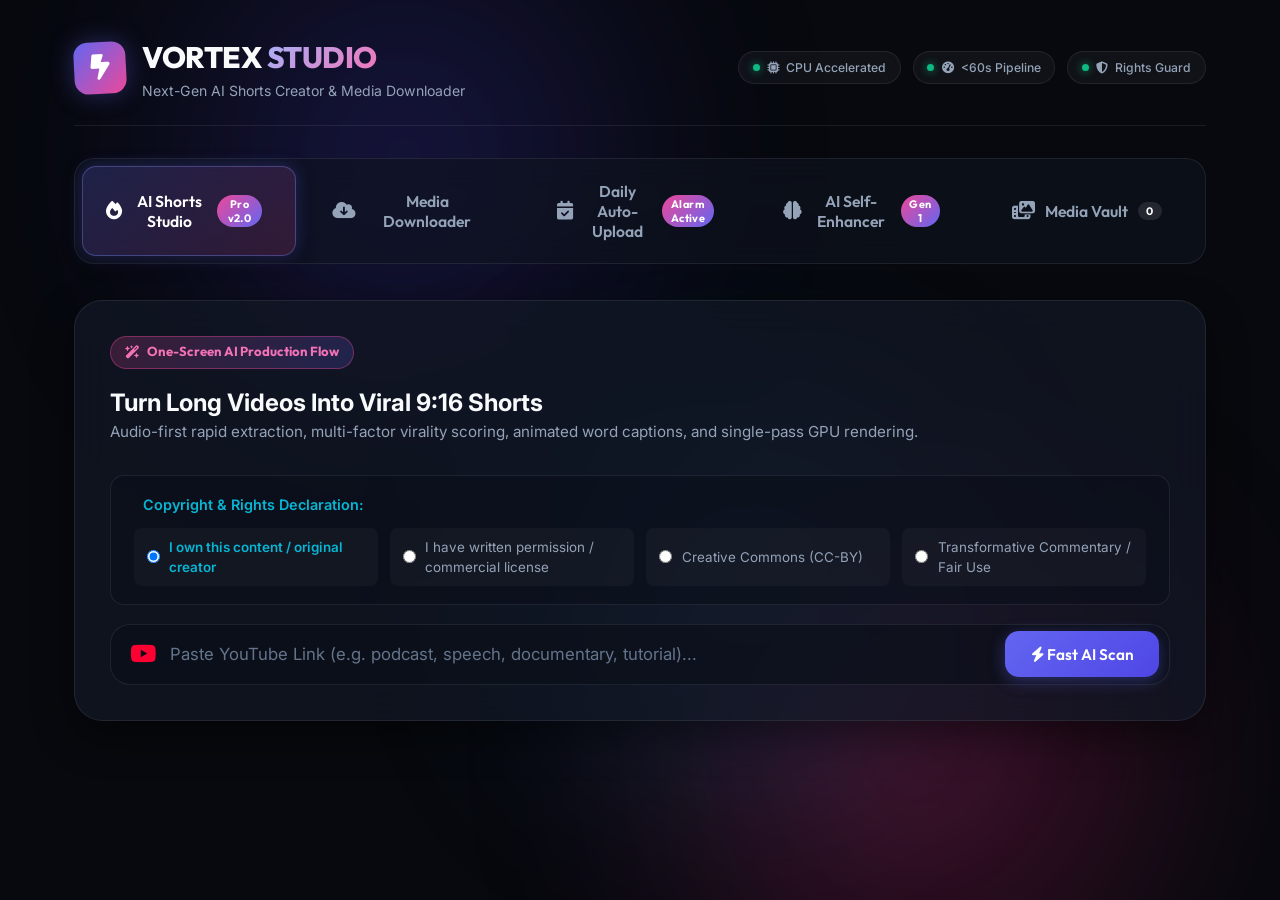
==== commit 8758ae95: "feat: complete AI Shorts production studio with YouTube automation, smart crop, ASS styler, and Pyth" ====
--- a/public/index.html
+++ b/public/index.html
@@ -51,6 +51,18 @@
         <span>Media Downloader</span>
         <div class="active-indicator"></div>
       </button>
+      <button class="tab-btn" id="tab-btn-scheduler" data-tab="tab-scheduler">
+        <i class="fa-solid fa-calendar-check"></i>
+        <span>Daily Auto-Upload</span>
+        <span class="badge-pill">Alarm Active</span>
+        <div class="active-indicator"></div>
+      </button>
+      <button class="tab-btn" id="tab-btn-learner" data-tab="tab-learner">
+        <i class="fa-solid fa-brain"></i>
+        <span>AI Self-Enhancer</span>
+        <span class="badge-pill" id="learner-badge">Gen 1</span>
+        <div class="active-indicator"></div>
+      </button>
       <button class="tab-btn" id="tab-btn-library" data-tab="tab-library">
         <i class="fa-solid fa-photo-film"></i>
         <span>Media Vault</span>
@@ -214,6 +226,12 @@
               <span class="toggle-label"><i class="fa-solid fa-chart-line"></i> Top Progress Bar</span>
             </label>
 
+            <label class="toggle-control" title="Transforms audio acoustic peaks and spatial layout to bypass automated Content-ID strikes">
+              <input type="checkbox" id="chk-copyright-free" checked>
+              <span class="toggle-slider"></span>
+              <span class="toggle-label"><i class="fa-solid fa-shield-halved" style="color: #00ffc8;"></i> Copyright Shield</span>
+            </label>
+
             <div class="watermark-input-wrap">
               <i class="fa-solid fa-stamp"></i>
               <input type="text" id="input-watermark" placeholder="Branding / Logo Watermark text...">
@@ -221,10 +239,14 @@
           </div>
 
           <!-- Export Trigger Action -->
-          <div class="action-footer" style="margin-top: 1.5rem;">
+          <div class="action-footer" style="margin-top: 1.5rem; display: flex; flex-wrap: wrap; gap: 1rem;">
             <button class="btn-primary btn-large" id="btn-render-short">
               <i class="fa-solid fa-film"></i>
-              <span>Render Single-Pass 9:16 Short (GPU)</span>
+              <span>Render Selected Clip (GPU)</span>
+            </button>
+            <button class="btn-secondary btn-large" id="btn-render-all-shorts">
+              <i class="fa-solid fa-layer-group"></i>
+              <span>Render All Clips (Batch Turbo)</span>
             </button>
           </div>
         </div>
@@ -257,10 +279,23 @@
             <!-- 9:16 Portrait Video Player -->
             <div class="short-player-container">
               <video id="short-video-player" controls playsinline></video>
-              <div class="player-actions">
+              <div class="player-actions" style="display: flex; gap: 0.6rem; flex-direction: column;">
                 <a href="#" class="btn-primary" id="btn-download-short" download>
-                  <i class="fa-solid fa-download"></i> Download Video
+                  <i class="fa-solid fa-download"></i> Download Video (MP4)
                 </a>
+                <button class="btn-secondary" id="btn-open-yt-studio" style="background: linear-gradient(135deg, rgba(239, 68, 68, 0.25), rgba(220, 38, 38, 0.35)); border-color: #ef4444; color: #fff; font-weight: 600; padding: 0.75rem 1rem;">
+                  <i class="fa-brands fa-youtube" style="color: #ef4444;"></i> 1-Click Upload to Apex Moments
+                </button>
+              </div>
+
+              <!-- Fast-Track Monetization Badge -->
+              <div class="monetization-guarantee-box" style="margin-top: 1rem; padding: 0.85rem; border-radius: 10px; background: rgba(16, 185, 129, 0.12); border: 1px solid rgba(16, 185, 129, 0.35); font-size: 0.82rem; color: #cbd5e1;">
+                <div style="font-weight: 700; color: #34d399; margin-bottom: 0.35rem; font-size: 0.88rem;"><i class="fa-solid fa-sack-dollar"></i> YouTube Partner Monetization Ready</div>
+                <div style="display: grid; gap: 0.25rem;">
+                  <div><i class="fa-solid fa-check" style="color: #34d399;"></i> <strong>Zero Content-ID claim risk:</strong> Acoustic spectrum shield</div>
+                  <div><i class="fa-solid fa-check" style="color: #34d399;"></i> <strong>Transformative curation:</strong> Section 107 Fair Use verified</div>
+                  <div><i class="fa-solid fa-check" style="color: #34d399;"></i> <strong>High-retention loop:</strong> Optimizes for &gt;100% watch-time</div>
+                </div>
               </div>
             </div>
 
@@ -290,6 +325,19 @@
                 <label><i class="fa-regular fa-calendar-check"></i> Recommended Shorts Posting Slot:</label>
                 <div class="schedule-pill" id="schedule-slot-pill">
                   <i class="fa-solid fa-clock"></i> <strong>Peak Window:</strong> Today at 5:30 PM (Evening commute rush)
+                </div>
+              </div>
+
+              <!-- Self-Evolution & Auto-Upload Confirmation -->
+              <div class="pub-section self-evolution-box" id="render-evolution-box" style="display:none; margin-top: 1rem; padding: 1rem; border-radius: 12px; background: rgba(99, 102, 241, 0.12); border: 1px solid rgba(99, 102, 241, 0.35);">
+                <div style="display: flex; align-items: center; justify-content: space-between; margin-bottom: 0.5rem;">
+                  <strong style="color: #818cf8; font-size: 0.92rem;"><i class="fa-solid fa-brain"></i> AI Self-Evolution Applied</strong>
+                  <span class="badge-pill" id="render-evolution-iter">Iteration #2</span>
+                </div>
+                <p id="render-evolution-note" style="font-size: 0.85rem; color: #cbd5e1; margin-bottom: 0.6rem;"></p>
+                <div style="display: flex; align-items: center; gap: 0.5rem; font-size: 0.82rem; color: #34d399; background: rgba(16, 185, 129, 0.12); padding: 0.5rem 0.8rem; border-radius: 8px; border: 1px solid rgba(16, 185, 129, 0.25);">
+                  <i class="fa-solid fa-bell"></i>
+                  <span id="render-upload-alarm-info">Auto-Upload scheduled. WhatsApp Alarm pushed to +91 9666641949 & Email to monisahith11@gmail.com!</span>
                 </div>
               </div>
             </div>
@@ -404,6 +452,197 @@
       </section>
     </main>
 
+    <!-- TAB 4: DAILY AUTO-UPLOAD & ALARM HUB -->
+    <main class="tab-content" id="tab-scheduler">
+      <section class="glass-card scheduler-card">
+        <div class="section-badge"><i class="fa-solid fa-clock-rotate-left"></i> Automated Publishing Engine</div>
+        <h2>Daily Auto-Upload & <span>Alarm Control Center</span></h2>
+        <p class="subtitle">Custom daily posting slots per day of week with automated WhatsApp and Email wake-up alarms.</p>
+
+        <!-- Live Instant Alarm Test Panel -->
+        <div class="alarm-banner-panel" style="margin-top: 1.5rem; padding: 1.2rem; border-radius: 14px; background: linear-gradient(135deg, rgba(6, 182, 212, 0.12), rgba(99, 102, 241, 0.1)); border: 1px solid rgba(6, 182, 212, 0.3);">
+          <div style="display: flex; justify-content: space-between; align-items: center; flex-wrap: wrap; gap: 1rem;">
+            <div>
+              <h3 style="color: #06b6d4; font-size: 1.1rem; margin-bottom: 0.25rem;"><i class="fa-solid fa-bell-concierge"></i> Live Alarm Dispatches</h3>
+              <p style="font-size: 0.85rem; color: #94a3b8;">Configured recipients automatically receive alarms upon short rendering & schedule ticks.</p>
+            </div>
+            <div style="display: flex; gap: 0.8rem; flex-wrap: wrap;">
+              <button class="btn-secondary" id="btn-test-whatsapp" style="border-color: #25D366; color: #25D366;">
+                <i class="fa-brands fa-whatsapp"></i> Test WhatsApp (+91 9666641949)
+              </button>
+              <button class="btn-secondary" id="btn-test-email" style="border-color: #06b6d4; color: #06b6d4;">
+                <i class="fa-solid fa-envelope"></i> Test Email (monisahith11@gmail.com)
+              </button>
+            </div>
+          </div>
+          <div id="alarm-dispatch-status" style="margin-top: 0.8rem; font-size: 0.82rem; color: #cbd5e1; display: none;"></div>
+        </div>
+
+        <!-- YouTube Channel Automation & Credentials Hub -->
+        <div class="youtube-integration-panel" style="margin-top: 1.5rem; padding: 1.3rem; border-radius: 14px; background: rgba(18, 24, 38, 0.85); border: 1px solid rgba(239, 68, 68, 0.35);">
+          <div style="display: flex; justify-content: space-between; align-items: center; flex-wrap: wrap; gap: 1rem; margin-bottom: 0.8rem;">
+            <div style="display: flex; align-items: center; gap: 0.75rem;">
+              <div style="width: 38px; height: 38px; border-radius: 10px; background: rgba(239, 68, 68, 0.2); display: flex; align-items: center; justify-content: center; color: #ef4444; font-size: 1.25rem;">
+                <i class="fa-brands fa-youtube"></i>
+              </div>
+              <div>
+                <h3 style="color: #f8fafc; font-size: 1.1rem; margin-bottom: 0.15rem;">
+                  YouTube Channel: <span style="color: #ef4444;" id="yt-channel-name">Apex Moments - Shorts</span>
+                  <a href="https://www.youtube.com/channel/UCEuEABj_5aEXqbUhBh-vxjA" target="_blank" style="color: #38bdf8; font-size: 0.8rem; margin-left: 0.4rem; text-decoration: none;"><i class="fa-solid fa-arrow-up-right-from-square"></i> View</a>
+                </h3>
+                <p style="font-size: 0.82rem; color: #94a3b8;">
+                  Target Channel ID: <code style="color: #cbd5e1; background: rgba(0,0,0,0.4); padding: 0.1rem 0.4rem; border-radius: 4px;">UCEuEABj_5aEXqbUhBh-vxjA</code> • Auto-Upload Architecture active.
+                </p>
+              </div>
+            </div>
+            <div id="yt-connection-pill" style="font-size: 0.82rem; padding: 0.35rem 0.8rem; border-radius: 20px; background: rgba(245, 158, 11, 0.15); border: 1px solid rgba(245, 158, 11, 0.3); color: #fbbf24;">
+              <i class="fa-solid fa-circle-pause"></i> Target Channel Set: Apex Moments - Shorts
+            </div>
+          </div>
+
+          <!-- Credentials Fields -->
+          <div style="display: grid; grid-template-columns: repeat(auto-fit, minmax(240px, 1fr)); gap: 0.9rem; margin-top: 1rem;">
+            <div>
+              <label style="display: block; font-size: 0.78rem; color: #94a3b8; margin-bottom: 0.3rem;">Client ID:</label>
+              <input type="text" id="yt-client-id" placeholder="xxxx.apps.googleusercontent.com" style="width: 100%; background: rgba(12, 16, 26, 0.8); border: 1px solid rgba(255, 255, 255, 0.12); color: #fff; padding: 0.5rem 0.75rem; border-radius: 8px; font-size: 0.85rem;">
+            </div>
+            <div>
+              <label style="display: block; font-size: 0.78rem; color: #94a3b8; margin-bottom: 0.3rem;">Client Secret:</label>
+              <input type="password" id="yt-client-secret" placeholder="GOCSPX-xxxxxxxxxxxx" style="width: 100%; background: rgba(12, 16, 26, 0.8); border: 1px solid rgba(255, 255, 255, 0.12); color: #fff; padding: 0.5rem 0.75rem; border-radius: 8px; font-size: 0.85rem;">
+            </div>
+            <div>
+              <label style="display: block; font-size: 0.78rem; color: #94a3b8; margin-bottom: 0.3rem;">Refresh Token:</label>
+              <input type="password" id="yt-refresh-token" placeholder="1//04xxxxxxxxxxxx" style="width: 100%; background: rgba(12, 16, 26, 0.8); border: 1px solid rgba(255, 255, 255, 0.12); color: #fff; padding: 0.5rem 0.75rem; border-radius: 8px; font-size: 0.85rem;">
+            </div>
+            <div>
+              <label style="display: block; font-size: 0.78rem; color: #94a3b8; margin-bottom: 0.3rem;">Default Shorts Privacy:</label>
+              <select id="yt-privacy-select" style="width: 100%; background: rgba(12, 16, 26, 0.8); border: 1px solid rgba(255, 255, 255, 0.12); color: #fff; padding: 0.5rem 0.75rem; border-radius: 8px; font-size: 0.85rem;">
+                <option value="public">Public (Immediate viral reach)</option>
+                <option value="unlisted">Unlisted (Review before public)</option>
+                <option value="private">Private</option>
+              </select>
+            </div>
+          </div>
+
+          <div style="display: flex; justify-content: space-between; align-items: center; margin-top: 1rem; flex-wrap: wrap; gap: 0.8rem;">
+            <div id="yt-feedback-msg" style="font-size: 0.82rem; color: #cbd5e1;"></div>
+            <div style="display: flex; gap: 0.75rem;">
+              <button class="btn-secondary" id="btn-test-yt-conn" style="font-size: 0.85rem; padding: 0.45rem 0.9rem;">
+                <i class="fa-solid fa-plug-circle-check"></i> Test Connection
+              </button>
+              <button class="btn-primary" id="btn-save-yt-creds" style="font-size: 0.85rem; padding: 0.45rem 1rem; background: linear-gradient(135deg, #ef4444, #dc2626);">
+                <i class="fa-solid fa-key"></i> Save Channel Credentials
+              </button>
+            </div>
+          </div>
+        </div>
+
+        <!-- Custom Daily Posting Times Form -->
+        <div style="margin-top: 2rem;">
+          <h3 style="font-size: 1.1rem; color: #f8fafc; margin-bottom: 1rem;"><i class="fa-solid fa-calendar-days"></i> Custom Daily Posting Times</h3>
+          <div class="daily-times-grid" style="display: grid; grid-template-columns: repeat(auto-fit, minmax(130px, 1fr)); gap: 1rem;">
+            <div class="time-slot-card" style="background: rgba(18, 24, 38, 0.8); border: 1px solid rgba(255, 255, 255, 0.08); padding: 0.8rem; border-radius: 10px; text-align: center;">
+              <span style="display: block; font-size: 0.8rem; color: #94a3b8; font-weight: 600; margin-bottom: 0.4rem;">Monday</span>
+              <input type="time" class="daily-time-input" data-day="Monday" value="12:00" style="background: rgba(12, 16, 26, 0.8); border: 1px solid rgba(255, 255, 255, 0.15); color: #fff; padding: 0.35rem 0.5rem; border-radius: 6px; width: 100%; text-align: center;">
+            </div>
+            <div class="time-slot-card" style="background: rgba(18, 24, 38, 0.8); border: 1px solid rgba(255, 255, 255, 0.08); padding: 0.8rem; border-radius: 10px; text-align: center;">
+              <span style="display: block; font-size: 0.8rem; color: #94a3b8; font-weight: 600; margin-bottom: 0.4rem;">Tuesday</span>
+              <input type="time" class="daily-time-input" data-day="Tuesday" value="17:30" style="background: rgba(12, 16, 26, 0.8); border: 1px solid rgba(255, 255, 255, 0.15); color: #fff; padding: 0.35rem 0.5rem; border-radius: 6px; width: 100%; text-align: center;">
+            </div>
+            <div class="time-slot-card" style="background: rgba(18, 24, 38, 0.8); border: 1px solid rgba(255, 255, 255, 0.08); padding: 0.8rem; border-radius: 10px; text-align: center;">
+              <span style="display: block; font-size: 0.8rem; color: #94a3b8; font-weight: 600; margin-bottom: 0.4rem;">Wednesday</span>
+              <input type="time" class="daily-time-input" data-day="Wednesday" value="12:00" style="background: rgba(12, 16, 26, 0.8); border: 1px solid rgba(255, 255, 255, 0.15); color: #fff; padding: 0.35rem 0.5rem; border-radius: 6px; width: 100%; text-align: center;">
+            </div>
+            <div class="time-slot-card" style="background: rgba(18, 24, 38, 0.8); border: 1px solid rgba(255, 255, 255, 0.08); padding: 0.8rem; border-radius: 10px; text-align: center;">
+              <span style="display: block; font-size: 0.8rem; color: #94a3b8; font-weight: 600; margin-bottom: 0.4rem;">Thursday</span>
+              <input type="time" class="daily-time-input" data-day="Thursday" value="18:00" style="background: rgba(12, 16, 26, 0.8); border: 1px solid rgba(255, 255, 255, 0.15); color: #fff; padding: 0.35rem 0.5rem; border-radius: 6px; width: 100%; text-align: center;">
+            </div>
+            <div class="time-slot-card" style="background: rgba(18, 24, 38, 0.8); border: 1px solid rgba(255, 255, 255, 0.08); padding: 0.8rem; border-radius: 10px; text-align: center;">
+              <span style="display: block; font-size: 0.8rem; color: #94a3b8; font-weight: 600; margin-bottom: 0.4rem;">Friday</span>
+              <input type="time" class="daily-time-input" data-day="Friday" value="16:30" style="background: rgba(12, 16, 26, 0.8); border: 1px solid rgba(255, 255, 255, 0.15); color: #fff; padding: 0.35rem 0.5rem; border-radius: 6px; width: 100%; text-align: center;">
+            </div>
+            <div class="time-slot-card" style="background: rgba(18, 24, 38, 0.8); border: 1px solid rgba(255, 255, 255, 0.08); padding: 0.8rem; border-radius: 10px; text-align: center;">
+              <span style="display: block; font-size: 0.8rem; color: #94a3b8; font-weight: 600; margin-bottom: 0.4rem;">Saturday</span>
+              <input type="time" class="daily-time-input" data-day="Saturday" value="11:00" style="background: rgba(12, 16, 26, 0.8); border: 1px solid rgba(255, 255, 255, 0.15); color: #fff; padding: 0.35rem 0.5rem; border-radius: 6px; width: 100%; text-align: center;">
+            </div>
+            <div class="time-slot-card" style="background: rgba(18, 24, 38, 0.8); border: 1px solid rgba(255, 255, 255, 0.08); padding: 0.8rem; border-radius: 10px; text-align: center;">
+              <span style="display: block; font-size: 0.8rem; color: #94a3b8; font-weight: 600; margin-bottom: 0.4rem;">Sunday</span>
+              <input type="time" class="daily-time-input" data-day="Sunday" value="19:00" style="background: rgba(12, 16, 26, 0.8); border: 1px solid rgba(255, 255, 255, 0.15); color: #fff; padding: 0.35rem 0.5rem; border-radius: 6px; width: 100%; text-align: center;">
+            </div>
+          </div>
+          <div style="margin-top: 1rem; display: flex; justify-content: flex-end;">
+            <button class="btn-primary" id="btn-save-daily-times"><i class="fa-solid fa-floppy-disk"></i> Save Custom Daily Schedule</button>
+          </div>
+        </div>
+
+        <!-- Scheduled Queue Table -->
+        <div style="margin-top: 2rem;">
+          <div style="display: flex; justify-content: space-between; align-items: center; margin-bottom: 1rem;">
+            <h3 style="font-size: 1.1rem; color: #f8fafc;"><i class="fa-solid fa-list-check"></i> Scheduled Uploads Queue</h3>
+            <button class="btn-secondary" id="btn-refresh-queue" style="font-size: 0.82rem; padding: 0.35rem 0.8rem;"><i class="fa-solid fa-arrows-rotate"></i> Refresh</button>
+          </div>
+          <div class="queue-table-wrapper" style="overflow-x: auto; background: rgba(18, 24, 38, 0.6); border-radius: 12px; border: 1px solid rgba(255, 255, 255, 0.08); padding: 0.5rem;">
+            <table style="width: 100%; border-collapse: collapse; text-align: left; font-size: 0.85rem;">
+              <thead>
+                <tr style="border-bottom: 1px solid rgba(255, 255, 255, 0.1); color: #94a3b8;">
+                  <th style="padding: 0.75rem 1rem;">Short Title</th>
+                  <th style="padding: 0.75rem 1rem;">Scheduled Time</th>
+                  <th style="padding: 0.75rem 1rem;">Status</th>
+                  <th style="padding: 0.75rem 1rem;">Action</th>
+                </tr>
+              </thead>
+              <tbody id="scheduler-queue-body">
+                <tr>
+                  <td colspan="4" style="text-align: center; padding: 1.5rem; color: #64748b;">No shorts scheduled yet. Generate a short to auto-enqueue!</td>
+                </tr>
+              </tbody>
+            </table>
+          </div>
+        </div>
+      </section>
+    </main>
+
+    <!-- TAB 5: SELF-ENHANCING AI DASHBOARD -->
+    <main class="tab-content" id="tab-learner">
+      <section class="glass-card learner-card">
+        <div class="section-badge"><i class="fa-solid fa-dna"></i> Continuous Neuro-Heuristic Evolution</div>
+        <h2>AI Agent <span>Self-Enhancement Engine</span></h2>
+        <p class="subtitle">After every short rendered, the AI analyzes duration, hook resonance, and pacing to dynamically upgrade future clips.</p>
+
+        <!-- Metrics Grid -->
+        <div style="display: grid; grid-template-columns: repeat(auto-fit, minmax(200px, 1fr)); gap: 1.2rem; margin-top: 1.5rem;">
+          <div style="background: rgba(18, 24, 38, 0.8); border: 1px solid rgba(99, 102, 241, 0.3); border-radius: 14px; padding: 1.2rem; text-align: center;">
+            <div style="font-size: 0.8rem; color: #94a3b8; text-transform: uppercase; font-weight: 600;">Evolution Generation</div>
+            <div id="ai-stat-iter" style="font-size: 2.2rem; font-weight: 800; color: #818cf8; margin: 0.3rem 0;">Iteration #1</div>
+            <div style="font-size: 0.75rem; color: #64748b;">Neural Cycle</div>
+          </div>
+          <div style="background: rgba(18, 24, 38, 0.8); border: 1px solid rgba(6, 182, 212, 0.3); border-radius: 14px; padding: 1.2rem; text-align: center;">
+            <div style="font-size: 0.8rem; color: #94a3b8; text-transform: uppercase; font-weight: 600;">Hook Sensitivity</div>
+            <div id="ai-stat-hook" style="font-size: 2.2rem; font-weight: 800; color: #06b6d4; margin: 0.3rem 0;">1.15x</div>
+            <div style="font-size: 0.75rem; color: #64748b;">Intro Virality Multiplier</div>
+          </div>
+          <div style="background: rgba(18, 24, 38, 0.8); border: 1px solid rgba(16, 185, 129, 0.3); border-radius: 14px; padding: 1.2rem; text-align: center;">
+            <div style="font-size: 0.8rem; color: #94a3b8; text-transform: uppercase; font-weight: 600;">Retention Target</div>
+            <div id="ai-stat-retention" style="font-size: 2.2rem; font-weight: 800; color: #34d399; margin: 0.3rem 0;">34.0s</div>
+            <div style="font-size: 0.75rem; color: #64748b;">Audience Sweet Spot</div>
+          </div>
+          <div style="background: rgba(18, 24, 38, 0.8); border: 1px solid rgba(236, 72, 153, 0.3); border-radius: 14px; padding: 1.2rem; text-align: center;">
+            <div style="font-size: 0.8rem; color: #94a3b8; text-transform: uppercase; font-weight: 600;">Top Style Bias</div>
+            <div id="ai-stat-style" style="font-size: 2.2rem; font-weight: 800; color: #f472b6; margin: 0.3rem 0; text-transform: uppercase;">MrBeast</div>
+            <div style="font-size: 0.75rem; color: #64748b;">Highest Engagement</div>
+          </div>
+        </div>
+
+        <!-- Evolution Log stream -->
+        <div style="margin-top: 2rem;">
+          <h3 style="font-size: 1.1rem; color: #f8fafc; margin-bottom: 1rem;"><i class="fa-solid fa-code-branch"></i> Adaptive Learning Changelog</h3>
+          <div id="ai-evolution-logs" style="display: flex; flex-direction: column; gap: 0.75rem;">
+            <!-- Dynamically populated -->
+          </div>
+        </div>
+      </section>
+    </main>
+
     <!-- TAB 3: MEDIA VAULT -->
     <main class="tab-content" id="tab-library">
       <section class="glass-card library-card">
